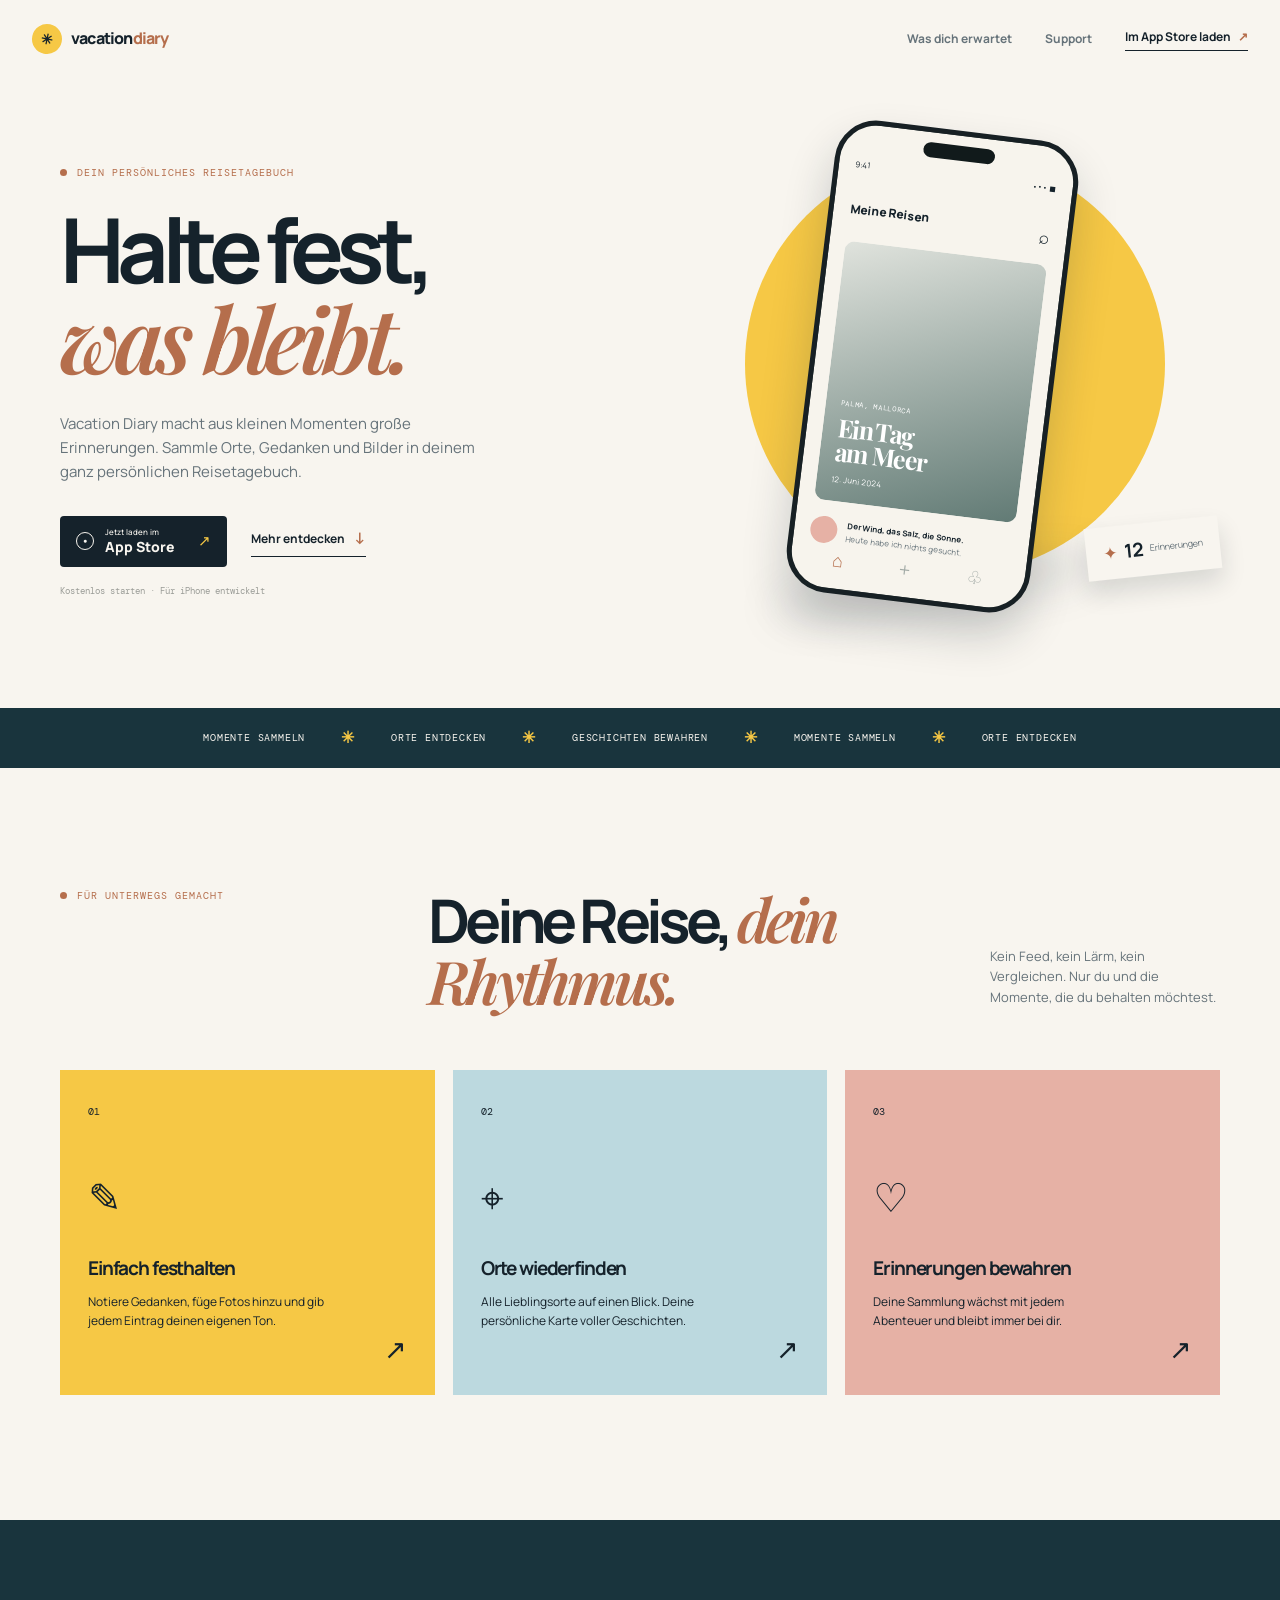
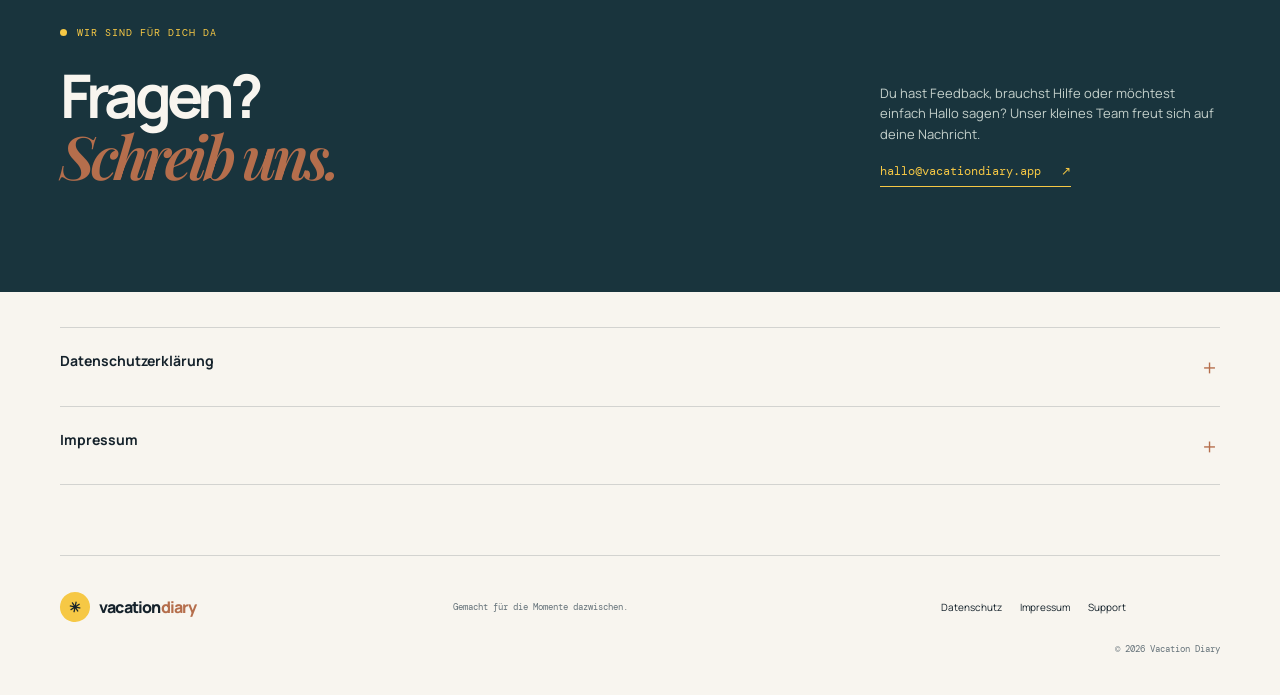
==== index.html @ f4b407f3 "add page" ====
<!doctype html>
<html lang="de">
<head>
  <meta charset="utf-8">
  <meta name="viewport" content="width=device-width, initial-scale=1">
  <meta name="description" content="Vacation Diary - deine Reisen, Erinnerungen und Lieblingsmomente an einem Ort.">
  <title>Vacation Diary | Deine Reise. Deine Geschichte.</title>
  <link rel="preconnect" href="https://fonts.googleapis.com">
  <link rel="preconnect" href="https://fonts.gstatic.com" crossorigin>
  <link href="https://fonts.googleapis.com/css2?family=DM+Mono:wght@400;500&family=Manrope:wght@400;500;600;700;800&family=Playfair+Display:wght@600;700&display=swap" rel="stylesheet">
  <link rel="stylesheet" href="styles.css">
</head>
<body>
  <header class="site-header">
    <a class="brand" href="#top" aria-label="Vacation Diary Startseite">
      <span class="brand-mark" aria-hidden="true">✳</span>
      <span>vacation<span>diary</span></span>
    </a>
    <nav class="nav-links" aria-label="Hauptnavigation">
      <a href="#features">Was dich erwartet</a>
      <a href="#support">Support</a>
      <a class="nav-download" href="https://apps.apple.com/de/" target="_blank" rel="noopener">Im App Store laden <span aria-hidden="true">↗</span></a>
    </nav>
    <button class="menu-toggle" type="button" aria-label="Menü öffnen" aria-expanded="false">☰</button>
  </header>

  <main id="top">
    <section class="hero page-width">
      <div class="hero-copy reveal">
        <p class="eyebrow"><span></span> Dein persönliches Reisetagebuch</p>
        <h1>Halte fest,<br><em>was bleibt.</em></h1>
        <p class="hero-text">Vacation Diary macht aus kleinen Momenten große Erinnerungen. Sammle Orte, Gedanken und Bilder in deinem ganz persönlichen Reisetagebuch.</p>
        <div class="hero-actions">
          <a class="app-store-button" href="https://apps.apple.com/de/" target="_blank" rel="noopener">
            <span class="apple-icon" aria-hidden="true">●</span>
            <span><small>Jetzt laden im</small>App Store</span>
            <span class="button-arrow" aria-hidden="true">↗</span>
          </a>
          <a class="text-link" href="#features">Mehr entdecken <span aria-hidden="true">↓</span></a>
        </div>
        <p class="micro-copy">Kostenlos starten · Für iPhone entwickelt</p>
      </div>
      <div class="hero-visual reveal reveal-delay" aria-label="Vorschau eines Reiseeintrags">
        <div class="sun-shape"></div>
        <div class="phone-shadow"></div>
        <div class="phone">
          <div class="phone-speaker"></div>
          <div class="phone-screen">
            <div class="status-bar"><span>9:41</span><span>••• ◼</span></div>
            <div class="screen-top"><span>Meine Reisen</span><span class="screen-icon">⌕</span></div>
            <div class="travel-photo"><span>PALMA, MALLORCA</span><strong>Ein Tag<br>am Meer</strong><small>12. Juni 2024</small></div>
            <div class="memory-row"><span class="memory-dot"></span><div><strong>Der Wind, das Salz, die Sonne.</strong><small>Heute habe ich nichts gesucht.</small></div></div>
            <div class="phone-tabs"><span class="active">⌂</span><span>＋</span><span>♧</span></div>
          </div>
        </div>
        <div class="floating-note"><span>✦</span><strong>12</strong><small>Erinnerungen</small></div>
      </div>
    </section>

    <section class="ticker" aria-label="App-Vorteile">
      <div class="ticker-track"><span>Momente sammeln</span><b>✳</b><span>Orte entdecken</span><b>✳</b><span>Geschichten bewahren</span><b>✳</b><span>Momente sammeln</span><b>✳</b><span>Orte entdecken</span></div>
    </section>

    <section class="features page-width" id="features">
      <div class="section-intro reveal"><p class="eyebrow"><span></span> Für unterwegs gemacht</p><h2>Deine Reise, <em>dein Rhythmus.</em></h2><p>Kein Feed, kein Lärm, kein Vergleichen. Nur du und die Momente, die du behalten möchtest.</p></div>
      <div class="feature-grid">
        <article class="feature-card feature-card-yellow reveal"><span class="feature-number">01</span><div class="feature-icon">✎</div><h3>Einfach festhalten</h3><p>Notiere Gedanken, füge Fotos hinzu und gib jedem Eintrag deinen eigenen Ton.</p><a href="#support" aria-label="Mehr über Einträge erfahren">↗</a></article>
        <article class="feature-card feature-card-blue reveal reveal-delay"><span class="feature-number">02</span><div class="feature-icon">⌖</div><h3>Orte wiederfinden</h3><p>Alle Lieblingsorte auf einen Blick. Deine persönliche Karte voller Geschichten.</p><a href="#support" aria-label="Mehr über Orte erfahren">↗</a></article>
        <article class="feature-card feature-card-rose reveal reveal-delay-2"><span class="feature-number">03</span><div class="feature-icon">♡</div><h3>Erinnerungen bewahren</h3><p>Deine Sammlung wächst mit jedem Abenteuer und bleibt immer bei dir.</p><a href="#support" aria-label="Mehr über Erinnerungen erfahren">↗</a></article>
      </div>
    </section>

    <section class="support-section" id="support">
      <div class="support-inner page-width reveal"><div><p class="eyebrow light"><span></span> Wir sind für dich da</p><h2>Fragen?<br><em>Schreib uns.</em></h2></div><div class="support-copy"><p>Du hast Feedback, brauchst Hilfe oder möchtest einfach Hallo sagen? Unser kleines Team freut sich auf deine Nachricht.</p><a class="support-button" href="mailto:hallo@vacationdiary.app">hallo@vacationdiary.app <span>↗</span></a></div></div>
    </section>

    <section class="legal page-width">
      <details id="datenschutz"><summary>Datenschutzerklärung <span>＋</span></summary><div class="legal-content"><p><strong>Hinweis:</strong> Bitte ersetze diesen Text vor dem Livegang durch deine vollständige, rechtlich geprüfte Datenschutzerklärung.</p><p>Wir verarbeiten personenbezogene Daten nur, soweit dies für den Betrieb dieser Website und die Bearbeitung deiner Supportanfrage erforderlich ist. Bei einer Kontaktaufnahme per E-Mail verarbeiten wir die von dir übermittelten Angaben zur Bearbeitung deines Anliegens. Es erfolgt keine Weitergabe an Dritte, sofern keine gesetzliche Verpflichtung besteht.</p><p>Verantwortlich: [Name / Unternehmen], [Adresse], [E-Mail-Adresse].</p></div></details>
      <details id="impressum"><summary>Impressum <span>＋</span></summary><div class="legal-content"><p><strong>Angaben gemäß § 5 TMG</strong></p><p>[Name / Unternehmen]<br>[Straße und Hausnummer]<br>[PLZ und Ort]<br>Deutschland</p><p>E-Mail: <a href="mailto:support@vacationdiary.app">support@vacationdiary.app</a></p><p>Bitte ergänze vor der Veröffentlichung die vollständigen Anbieterangaben und gegebenenfalls weitere Pflichtangaben.</p></div></details>
    </section>
  </main>

  <footer class="site-footer page-width"><a class="brand" href="#top"><span class="brand-mark" aria-hidden="true">✳</span><span>vacation<span>diary</span></span></a><p>Gemacht für die Momente dazwischen.</p><div class="footer-links"><a href="#datenschutz">Datenschutz</a><a href="#impressum">Impressum</a><a href="#support">Support</a></div><small>© 2026 Vacation Diary</small></footer>
  <script src="script.js"></script>
</body>
</html>
---- styles.css ----
:root {
  --ink: #15222b;
  --muted: #66737a;
  --paper: #f8f5ef;
  --cream: #eee9df;
  --yellow: #f6c845;
  --blue: #bcd9df;
  --rose: #e6b1a5;
  --navy: #19343d;
  --line: rgba(21, 34, 43, .16);
  --serif: 'Playfair Display', Georgia, serif;
  --sans: 'Manrope', sans-serif;
  --mono: 'DM Mono', monospace;
}

* { box-sizing: border-box; }
html { scroll-behavior: smooth; }
body { margin: 0; background: var(--paper); color: var(--ink); font-family: var(--sans); font-size: 15px; line-height: 1.6; }
a { color: inherit; text-decoration: none; }
.page-width { width: min(1160px, calc(100% - 64px)); margin-inline: auto; }
.site-header { align-items: center; display: flex; justify-content: space-between; margin: auto; padding: 24px 32px; width: 100%; }
.brand { align-items: center; display: inline-flex; font-size: 16px; font-weight: 800; letter-spacing: -.05em; }
.brand > span:last-child > span { color: #b56e4c; }
.brand-mark { align-items: center; background: var(--yellow); border-radius: 50%; display: inline-flex; font-size: 14px; height: 30px; justify-content: center; margin-right: 9px; transform: rotate(12deg); width: 30px; }
.nav-links { align-items: center; display: flex; gap: 33px; font-size: 12px; font-weight: 700; }
.nav-links a:not(.nav-download) { color: var(--muted); }
.nav-links a:hover, .footer-links a:hover { color: #b56e4c; }
.nav-download { border-bottom: 1px solid var(--ink); padding-bottom: 3px; }
.nav-download span { color: #b56e4c; margin-left: 5px; }
.menu-toggle { background: none; border: 0; color: var(--ink); display: none; font-size: 23px; }
.hero { align-items: center; display: grid; gap: 7%; grid-template-columns: 1fr 1fr; min-height: 630px; padding-bottom: 70px; padding-top: 47px; }
.eyebrow { align-items: center; color: #b56e4c; display: flex; font-family: var(--mono); font-size: 10px; letter-spacing: .1em; margin: 0 0 24px; text-transform: uppercase; }
.eyebrow span { background: currentColor; border-radius: 50%; height: 7px; margin-right: 10px; width: 7px; }
h1, h2, h3, p { margin-top: 0; }
h1 { font-size: clamp(56px, 7vw, 92px); letter-spacing: -.085em; line-height: .98; margin-bottom: 28px; }
h1 em, h2 em { color: #b56e4c; font-family: var(--serif); font-weight: 600; letter-spacing: -.07em; }
.hero-text { color: var(--muted); max-width: 430px; }
.hero-actions { align-items: center; display: flex; gap: 24px; margin-top: 32px; }
.app-store-button { align-items: center; background: var(--ink); border-radius: 4px; color: var(--paper); display: flex; gap: 11px; padding: 12px 16px; transition: transform .2s, background .2s; }
.app-store-button:hover { background: #b56e4c; transform: translateY(-3px); }
.apple-icon { border: 1px solid var(--paper); border-radius: 50%; font-size: 7px; height: 18px; line-height: 15px; text-align: center; width: 18px; }
.app-store-button span:nth-child(2) { display: flex; flex-direction: column; font-size: 14px; font-weight: 800; line-height: 1.1; }
.app-store-button small { font-size: 8px; font-weight: 500; margin-bottom: 3px; }
.button-arrow { color: var(--yellow); margin-left: 12px; }
.text-link { border-bottom: 1px solid var(--ink); font-size: 12px; font-weight: 700; padding-bottom: 5px; }
.text-link span { color: #b56e4c; font-size: 16px; margin-left: 7px; }
.micro-copy { color: #9a9c97; font-family: var(--mono); font-size: 9px; margin: 17px 0 0; }
.hero-visual { height: 505px; position: relative; }
.sun-shape { background: var(--yellow); border-radius: 50%; height: 420px; left: 12%; position: absolute; top: 25px; width: 420px; }
.phone-shadow { background: rgba(21, 34, 43, .14); border-radius: 50%; bottom: 28px; filter: blur(20px); height: 40px; left: 17%; position: absolute; transform: rotate(-8deg); width: 330px; }
.phone { background: #242e30; border: 5px solid #172024; border-radius: 42px; box-shadow: 0 24px 45px rgba(21,34,43,.2); height: 475px; left: 24%; overflow: hidden; position: absolute; top: 0; transform: rotate(7deg); width: 245px; }
.phone-speaker { background: #111a1b; border-radius: 20px; height: 15px; left: 50%; position: absolute; top: 10px; transform: translateX(-50%); width: 72px; z-index: 2; }
.phone-screen { background: #f7f4ed; height: 100%; padding: 35px 16px 13px; position: relative; }
.status-bar, .screen-top { display: flex; font-size: 8px; justify-content: space-between; }
.screen-top { font-size: 12px; font-weight: 800; margin: 28px 1px 13px; }
.screen-icon { font-size: 18px; font-weight: 400; }
.travel-photo { background: linear-gradient(160deg, rgba(20,77,79,.1), rgba(17,57,52,.65)), url('https://images.unsplash.com/photo-1507525428034-b723cf961d3e?auto=format&fit=crop&w=500&q=80') center/cover; border-radius: 10px; color: white; display: flex; flex-direction: column; height: 260px; justify-content: flex-end; overflow: hidden; padding: 15px; }
.travel-photo span { font-family: var(--mono); font-size: 7px; letter-spacing: .1em; margin-bottom: 7px; }
.travel-photo strong { font-family: var(--serif); font-size: 25px; letter-spacing: -.06em; line-height: .95; }
.travel-photo small { font-size: 8px; margin-top: 10px; }
.memory-row { align-items: center; display: flex; gap: 9px; margin-top: 16px; }
.memory-dot { background: var(--rose); border-radius: 50%; height: 27px; width: 27px; }
.memory-row strong, .memory-row small { display: block; font-size: 8px; line-height: 1.2; }
.memory-row small { color: var(--muted); margin-top: 3px; }
.phone-tabs { bottom: 14px; display: flex; justify-content: space-around; left: 15px; position: absolute; right: 15px; }
.phone-tabs span { color: #a2aaa6; font-size: 18px; }
.phone-tabs .active { color: #b56e4c; }
.floating-note { align-items: center; background: var(--paper); bottom: 59px; box-shadow: 0 13px 25px rgba(21,34,43,.14); display: flex; gap: 7px; padding: 13px 17px; position: absolute; right: 0; transform: rotate(-6deg); }
.floating-note span { color: #b56e4c; font-size: 17px; }
.floating-note strong { font-size: 19px; line-height: 1; }
.floating-note small { color: var(--muted); font-size: 9px; }
.ticker { background: var(--navy); color: var(--paper); overflow: hidden; padding: 17px 0; }
.ticker-track { align-items: center; display: flex; font-family: var(--mono); font-size: 10px; gap: 36px; justify-content: center; letter-spacing: .08em; text-transform: uppercase; white-space: nowrap; }
.ticker b { color: var(--yellow); font-size: 16px; }
.features { padding-bottom: 125px; padding-top: 120px; }
.section-intro { display: grid; grid-template-columns: 1fr 1.15fr 1fr; margin-bottom: 58px; }
.section-intro .eyebrow { align-self: start; }
h2 { font-size: clamp(37px, 4.7vw, 64px); letter-spacing: -.08em; line-height: 1; margin: 0; }
.section-intro > p:last-child { align-self: end; color: var(--muted); font-size: 13px; margin: 0 0 4px auto; max-width: 230px; }
.feature-grid { display: grid; gap: 18px; grid-template-columns: repeat(3, 1fr); }
.feature-card { min-height: 325px; padding: 28px; position: relative; }
.feature-card-yellow { background: var(--yellow); }
.feature-card-blue { background: var(--blue); }
.feature-card-rose { background: var(--rose); }
.feature-number { font-family: var(--mono); font-size: 10px; }
.feature-icon { font-size: 40px; font-weight: 400; margin: 43px 0 24px; }
.feature-card h3 { font-size: 19px; letter-spacing: -.06em; margin-bottom: 9px; }
.feature-card p { font-size: 12px; max-width: 250px; }
.feature-card > a { bottom: 25px; font-size: 27px; position: absolute; right: 28px; }
.support-section { background: var(--navy); color: var(--paper); padding: 105px 0; }
.support-inner { align-items: end; display: grid; grid-template-columns: 1fr 1fr; }
.eyebrow.light { color: var(--yellow); }
.support-copy { justify-self: end; max-width: 340px; }
.support-copy p { color: #c4d0cb; font-size: 13px; }
.support-button { border-bottom: 1px solid var(--yellow); color: var(--yellow); display: inline-flex; font-family: var(--mono); font-size: 12px; padding-bottom: 5px; }
.support-button span { margin-left: 20px; }
.legal { border-bottom: 1px solid var(--line); padding-bottom: 70px; padding-top: 35px; }
details { border-top: 1px solid var(--line); }
details:last-child { border-bottom: 1px solid var(--line); }
summary { cursor: pointer; display: flex; font-size: 14px; font-weight: 700; justify-content: space-between; list-style: none; padding: 22px 0; }
summary::-webkit-details-marker { display: none; }
summary span { color: #b56e4c; font-size: 21px; font-weight: 400; transition: transform .2s; }
details[open] summary span { transform: rotate(45deg); }
.legal-content { color: var(--muted); font-size: 12px; max-width: 650px; padding-bottom: 24px; }
.legal-content a { color: #b56e4c; }
.site-footer { align-items: center; display: grid; gap: 20px; grid-template-columns: 1fr 1fr 1fr; padding-bottom: 38px; padding-top: 36px; }
.site-footer p, .site-footer small { color: var(--muted); font-family: var(--mono); font-size: 9px; margin: 0; }
.site-footer small { grid-column: 3; justify-self: end; }
.footer-links { display: flex; font-size: 10px; gap: 18px; justify-content: center; }
.reveal { opacity: 0; transform: translateY(18px); transition: opacity .7s ease, transform .7s ease; }
.reveal.is-visible { opacity: 1; transform: translateY(0); }
.reveal-delay { transition-delay: .12s; }
.reveal-delay-2 { transition-delay: .24s; }

@media (max-width: 760px) {
  .page-width { width: min(100% - 40px, 520px); }
  .site-header { padding: 19px 20px; }
  .menu-toggle { display: block; }
  .nav-links { background: var(--paper); box-shadow: 0 15px 22px rgba(21,34,43,.08); display: none; flex-direction: column; gap: 20px; left: 0; padding: 24px 20px 28px; position: absolute; right: 0; top: 67px; z-index: 5; }
  .nav-links.is-open { display: flex; }
  .hero { display: block; min-height: auto; padding-bottom: 35px; padding-top: 48px; }
  h1 { font-size: clamp(55px, 16vw, 78px); }
  .hero-visual { height: 490px; margin-top: 45px; }
  .sun-shape { height: 300px; left: 8%; top: 50px; width: 300px; }
  .phone { left: 21%; }
  .floating-note { right: 0; }
  .ticker-track { justify-content: flex-start; }
  .features { padding-bottom: 80px; padding-top: 80px; }
  .section-intro { display: block; margin-bottom: 35px; }
  .section-intro .eyebrow { margin-bottom: 20px; }
  .section-intro > p:last-child { margin: 22px 0 0; }
  .feature-grid { grid-template-columns: 1fr; }
  .feature-card { min-height: 280px; }
  .support-section { padding: 75px 0; }
  .support-inner { display: block; }
  .support-copy { margin-top: 36px; }
  .site-footer { display: flex; flex-wrap: wrap; justify-content: space-between; }
  .site-footer p { display: none; }
  .site-footer small { margin-left: auto; }
  .footer-links { order: 3; width: 100%; justify-content: flex-start; }
}
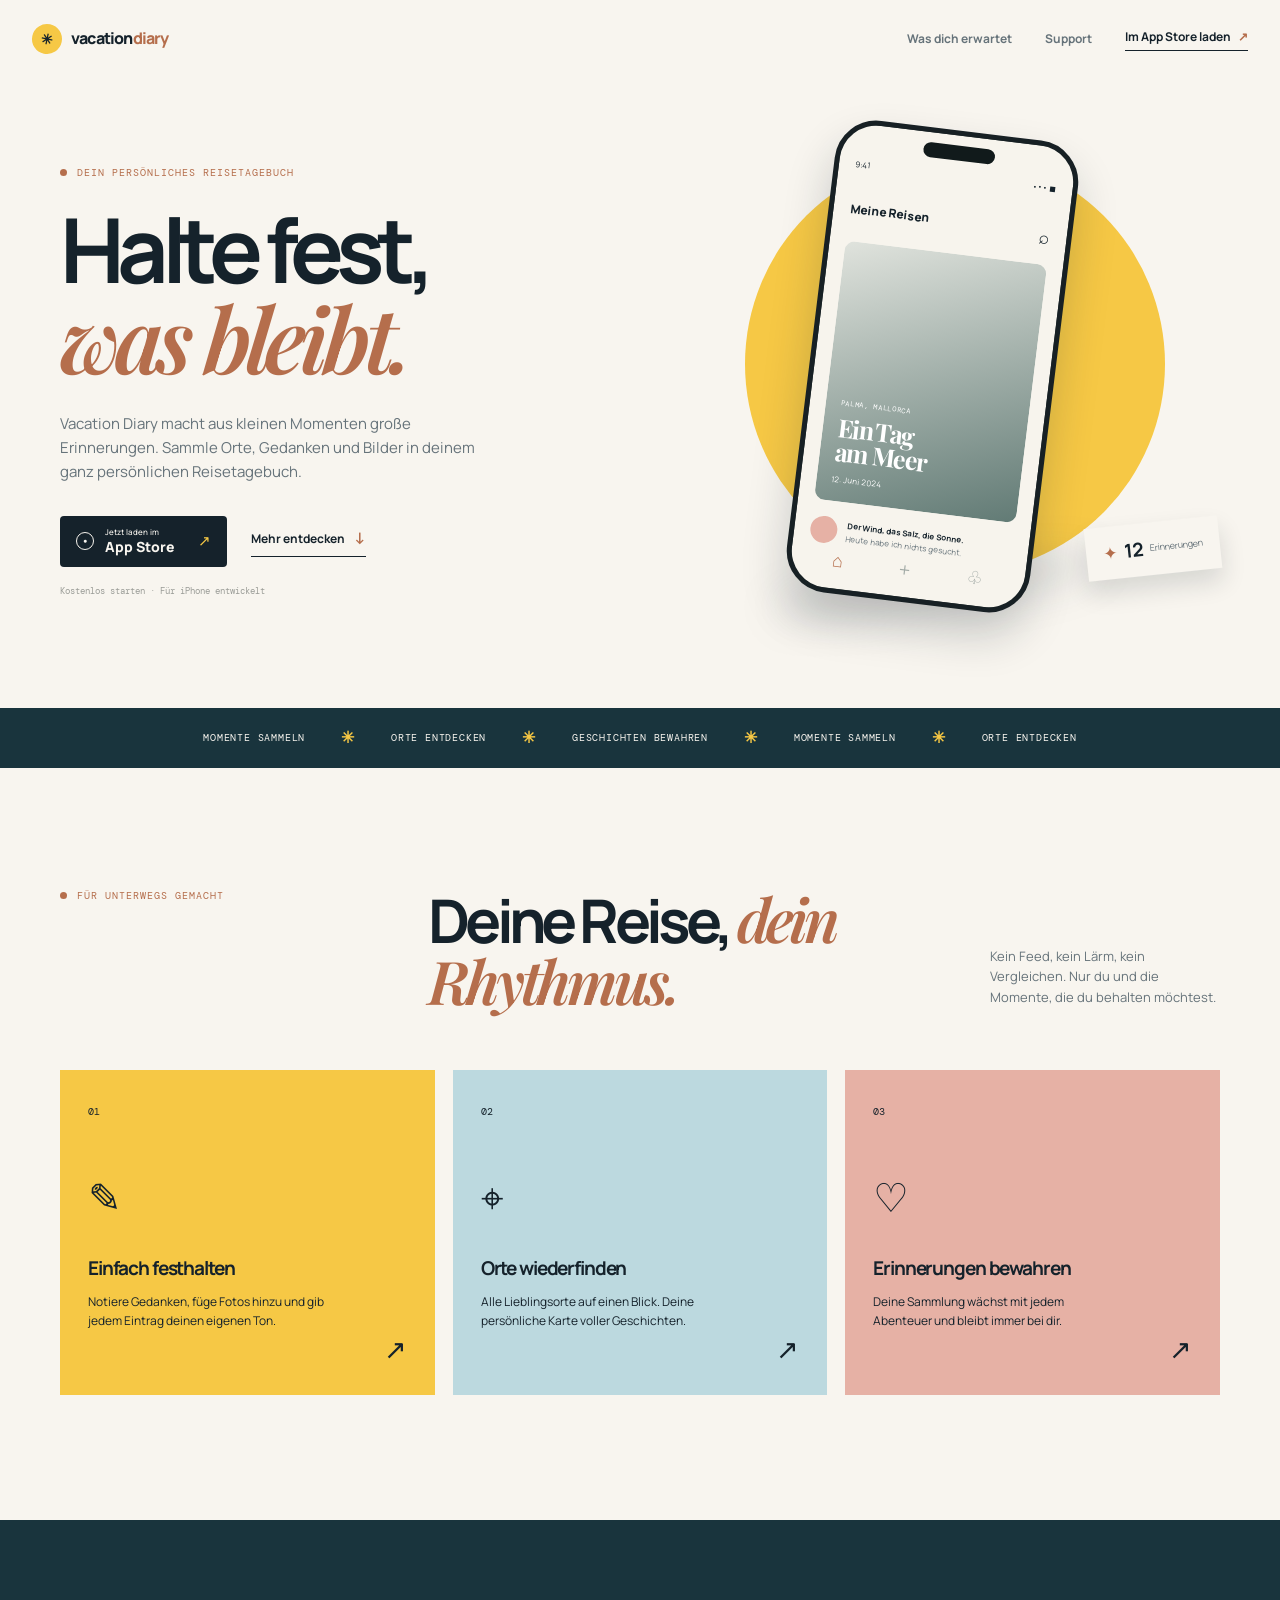
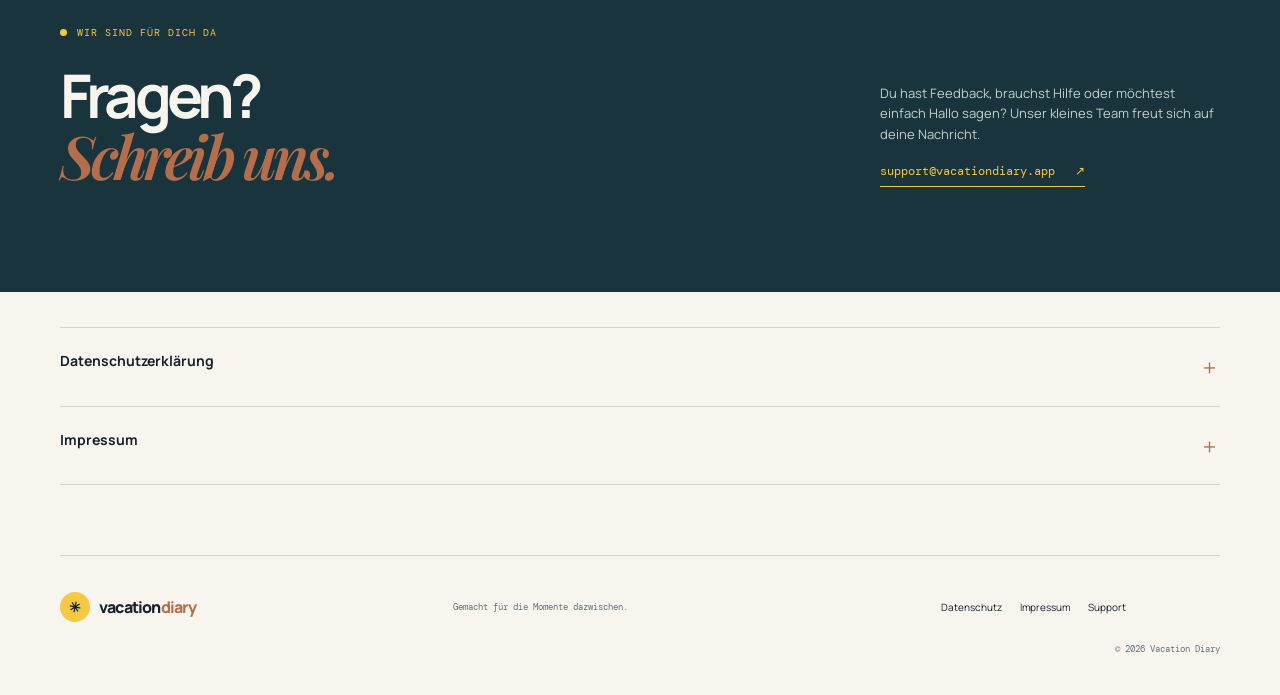
==== commit a29db055: "change email" ====
--- a/index.html
+++ b/index.html
@@ -71,7 +71,7 @@
     </section>
 
     <section class="support-section" id="support">
-      <div class="support-inner page-width reveal"><div><p class="eyebrow light"><span></span> Wir sind für dich da</p><h2>Fragen?<br><em>Schreib uns.</em></h2></div><div class="support-copy"><p>Du hast Feedback, brauchst Hilfe oder möchtest einfach Hallo sagen? Unser kleines Team freut sich auf deine Nachricht.</p><a class="support-button" href="mailto:hallo@vacationdiary.app">hallo@vacationdiary.app <span>↗</span></a></div></div>
+      <div class="support-inner page-width reveal"><div><p class="eyebrow light"><span></span> Wir sind für dich da</p><h2>Fragen?<br><em>Schreib uns.</em></h2></div><div class="support-copy"><p>Du hast Feedback, brauchst Hilfe oder möchtest einfach Hallo sagen? Unser kleines Team freut sich auf deine Nachricht.</p><a class="support-button" href="mailto:support@vacationdiary.app">support@vacationdiary.app <span>↗</span></a></div></div>
     </section>
 
     <section class="legal page-width">
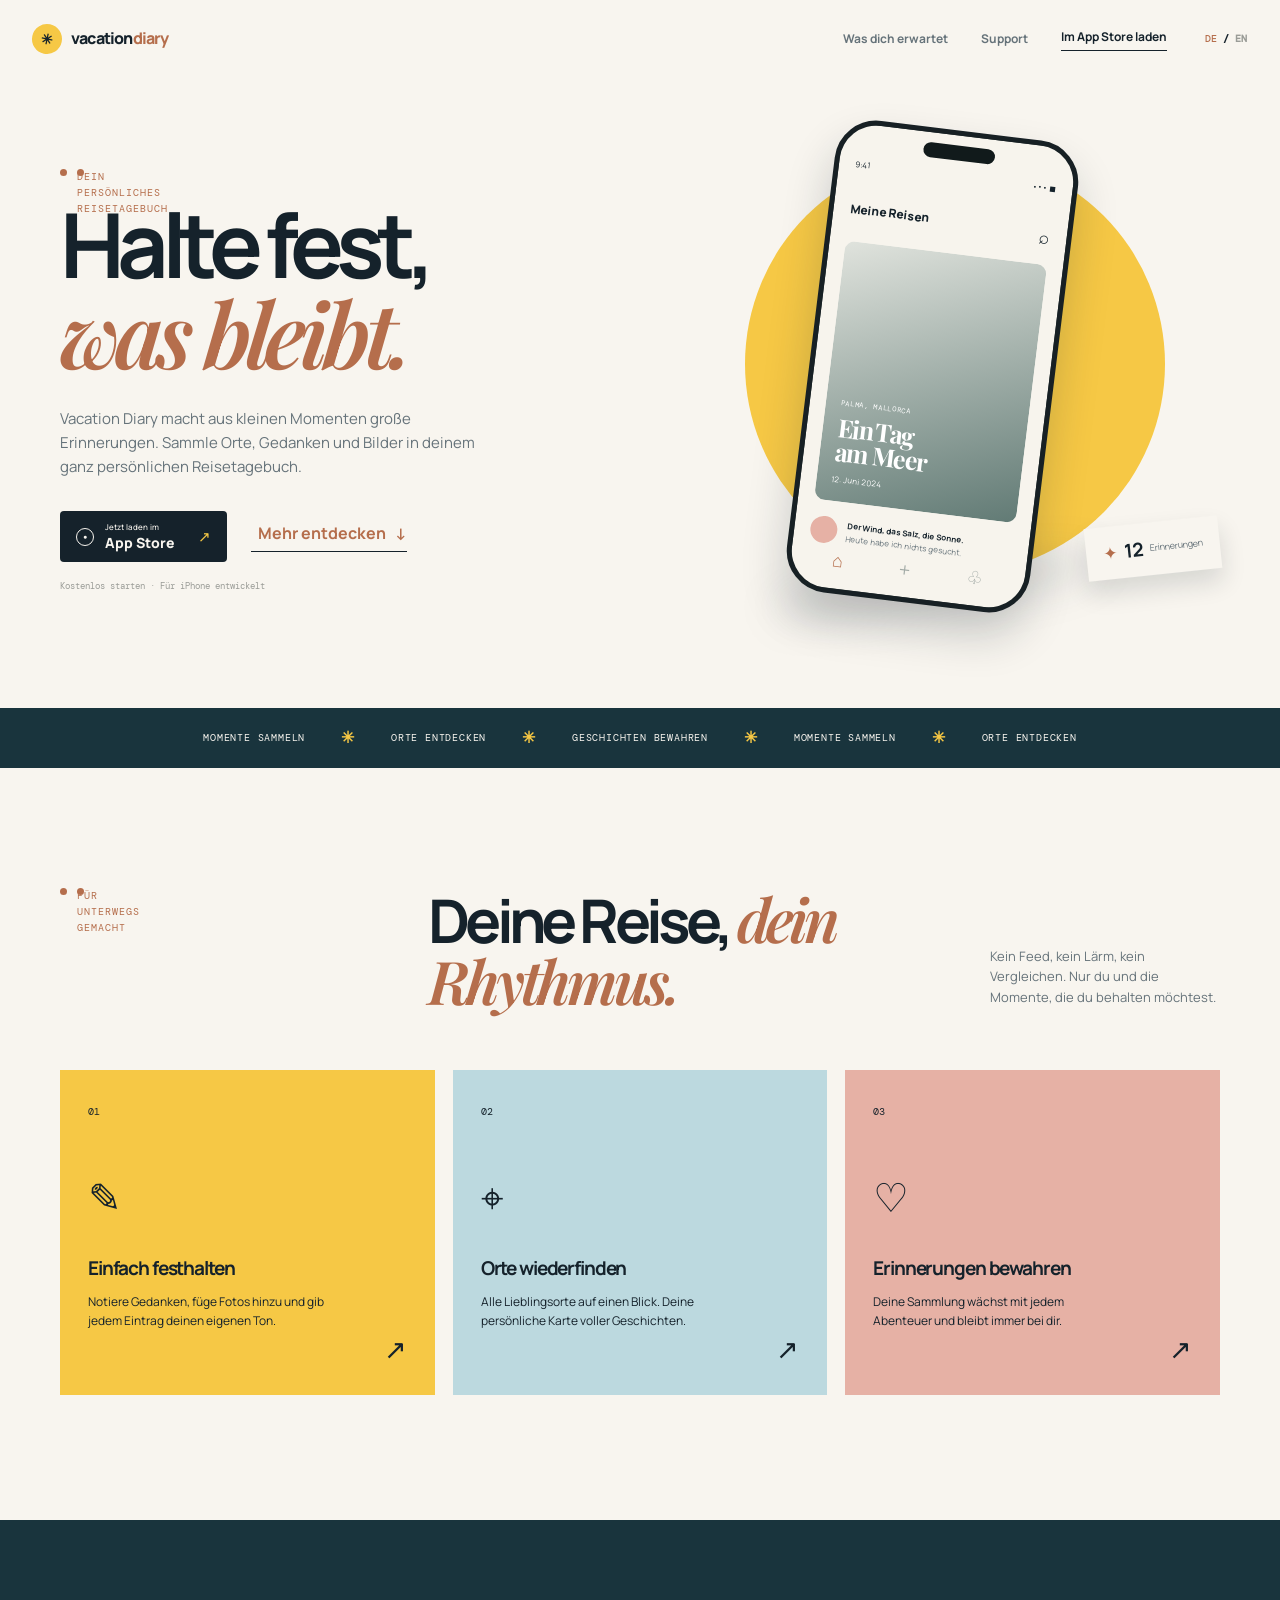
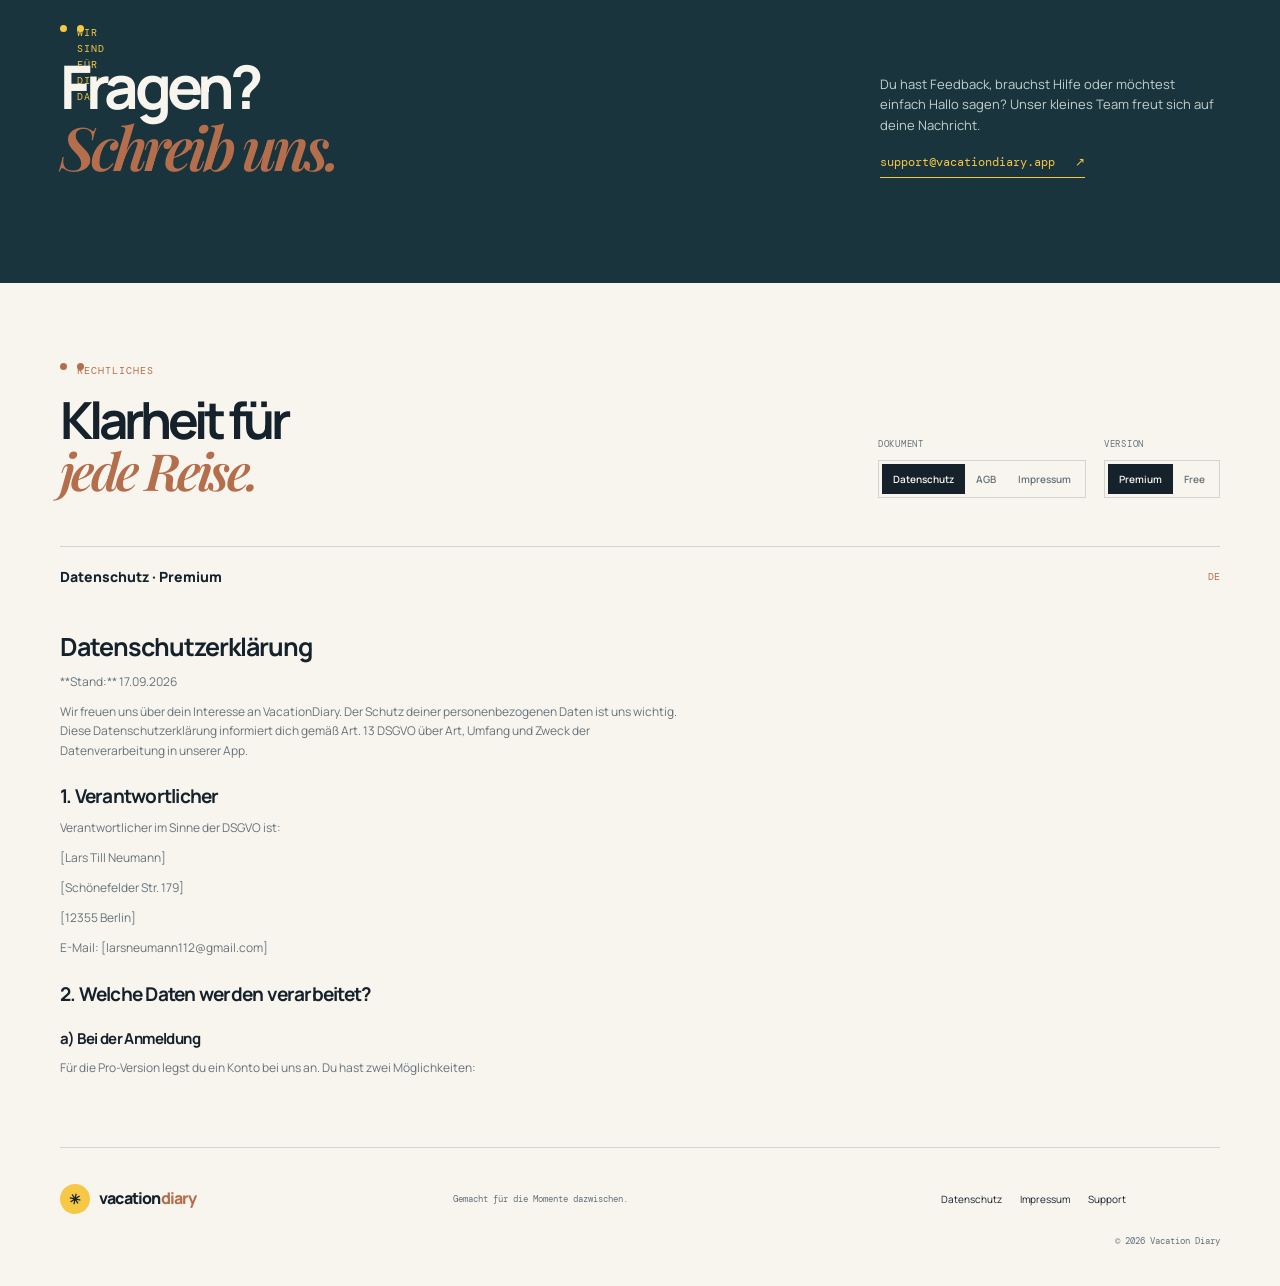
==== commit de6ddb00: "add bilingual legal documents" ====
--- a/index.html
+++ b/index.html
@@ -17,9 +17,10 @@
       <span>vacation<span>diary</span></span>
     </a>
     <nav class="nav-links" aria-label="Hauptnavigation">
-      <a href="#features">Was dich erwartet</a>
-      <a href="#support">Support</a>
-      <a class="nav-download" href="https://apps.apple.com/de/" target="_blank" rel="noopener">Im App Store laden <span aria-hidden="true">↗</span></a>
+      <a href="#features" data-i18n="navFeatures">Was dich erwartet</a>
+      <a href="#support" data-i18n="navSupport">Support</a>
+      <a class="nav-download" href="https://apps.apple.com/de/" target="_blank" rel="noopener" data-i18n="navDownload">Im App Store laden <span aria-hidden="true">↗</span></a>
+      <div class="language-switch" aria-label="Language / Sprache"><button class="language-button is-active" type="button" data-language="de">DE</button><span>/</span><button class="language-button" type="button" data-language="en">EN</button></div>
     </nav>
     <button class="menu-toggle" type="button" aria-label="Menü öffnen" aria-expanded="false">☰</button>
   </header>
@@ -27,18 +28,18 @@
   <main id="top">
     <section class="hero page-width">
       <div class="hero-copy reveal">
-        <p class="eyebrow"><span></span> Dein persönliches Reisetagebuch</p>
-        <h1>Halte fest,<br><em>was bleibt.</em></h1>
-        <p class="hero-text">Vacation Diary macht aus kleinen Momenten große Erinnerungen. Sammle Orte, Gedanken und Bilder in deinem ganz persönlichen Reisetagebuch.</p>
+        <p class="eyebrow"><span></span> <span data-i18n="heroEyebrow">Dein persönliches Reisetagebuch</span></p>
+        <h1 data-i18n="heroTitle">Halte fest,<br><em>was bleibt.</em></h1>
+        <p class="hero-text" data-i18n="heroText">Vacation Diary macht aus kleinen Momenten große Erinnerungen. Sammle Orte, Gedanken und Bilder in deinem ganz persönlichen Reisetagebuch.</p>
         <div class="hero-actions">
           <a class="app-store-button" href="https://apps.apple.com/de/" target="_blank" rel="noopener">
             <span class="apple-icon" aria-hidden="true">●</span>
-            <span><small>Jetzt laden im</small>App Store</span>
+            <span><small data-i18n="downloadSmall">Jetzt laden im</small><span data-i18n="appStore">App Store</span></span>
             <span class="button-arrow" aria-hidden="true">↗</span>
           </a>
-          <a class="text-link" href="#features">Mehr entdecken <span aria-hidden="true">↓</span></a>
+          <a class="text-link" href="#features"><span data-i18n="discover">Mehr entdecken</span> <span aria-hidden="true">↓</span></a>
         </div>
-        <p class="micro-copy">Kostenlos starten · Für iPhone entwickelt</p>
+        <p class="micro-copy" data-i18n="microCopy">Kostenlos starten · Für iPhone entwickelt</p>
       </div>
       <div class="hero-visual reveal reveal-delay" aria-label="Vorschau eines Reiseeintrags">
         <div class="sun-shape"></div>
@@ -62,25 +63,26 @@
     </section>
 
     <section class="features page-width" id="features">
-      <div class="section-intro reveal"><p class="eyebrow"><span></span> Für unterwegs gemacht</p><h2>Deine Reise, <em>dein Rhythmus.</em></h2><p>Kein Feed, kein Lärm, kein Vergleichen. Nur du und die Momente, die du behalten möchtest.</p></div>
+      <div class="section-intro reveal"><p class="eyebrow"><span></span> <span data-i18n="featuresEyebrow">Für unterwegs gemacht</span></p><h2 data-i18n="featuresTitle">Deine Reise, <em>dein Rhythmus.</em></h2><p data-i18n="featuresText">Kein Feed, kein Lärm, kein Vergleichen. Nur du und die Momente, die du behalten möchtest.</p></div>
       <div class="feature-grid">
-        <article class="feature-card feature-card-yellow reveal"><span class="feature-number">01</span><div class="feature-icon">✎</div><h3>Einfach festhalten</h3><p>Notiere Gedanken, füge Fotos hinzu und gib jedem Eintrag deinen eigenen Ton.</p><a href="#support" aria-label="Mehr über Einträge erfahren">↗</a></article>
-        <article class="feature-card feature-card-blue reveal reveal-delay"><span class="feature-number">02</span><div class="feature-icon">⌖</div><h3>Orte wiederfinden</h3><p>Alle Lieblingsorte auf einen Blick. Deine persönliche Karte voller Geschichten.</p><a href="#support" aria-label="Mehr über Orte erfahren">↗</a></article>
-        <article class="feature-card feature-card-rose reveal reveal-delay-2"><span class="feature-number">03</span><div class="feature-icon">♡</div><h3>Erinnerungen bewahren</h3><p>Deine Sammlung wächst mit jedem Abenteuer und bleibt immer bei dir.</p><a href="#support" aria-label="Mehr über Erinnerungen erfahren">↗</a></article>
+        <article class="feature-card feature-card-yellow reveal"><span class="feature-number">01</span><div class="feature-icon">✎</div><h3 data-i18n="featureOneTitle">Einfach festhalten</h3><p data-i18n="featureOneText">Notiere Gedanken, füge Fotos hinzu und gib jedem Eintrag deinen eigenen Ton.</p><a href="#support" aria-label="Mehr über Einträge erfahren">↗</a></article>
+        <article class="feature-card feature-card-blue reveal reveal-delay"><span class="feature-number">02</span><div class="feature-icon">⌖</div><h3 data-i18n="featureTwoTitle">Orte wiederfinden</h3><p data-i18n="featureTwoText">Alle Lieblingsorte auf einen Blick. Deine persönliche Karte voller Geschichten.</p><a href="#support" aria-label="Mehr über Orte erfahren">↗</a></article>
+        <article class="feature-card feature-card-rose reveal reveal-delay-2"><span class="feature-number">03</span><div class="feature-icon">♡</div><h3 data-i18n="featureThreeTitle">Erinnerungen bewahren</h3><p data-i18n="featureThreeText">Deine Sammlung wächst mit jedem Abenteuer und bleibt immer bei dir.</p><a href="#support" aria-label="Mehr über Erinnerungen erfahren">↗</a></article>
       </div>
     </section>
 
     <section class="support-section" id="support">
-      <div class="support-inner page-width reveal"><div><p class="eyebrow light"><span></span> Wir sind für dich da</p><h2>Fragen?<br><em>Schreib uns.</em></h2></div><div class="support-copy"><p>Du hast Feedback, brauchst Hilfe oder möchtest einfach Hallo sagen? Unser kleines Team freut sich auf deine Nachricht.</p><a class="support-button" href="mailto:support@vacationdiary.app">support@vacationdiary.app <span>↗</span></a></div></div>
+      <div class="support-inner page-width reveal"><div><p class="eyebrow light"><span></span> <span data-i18n="supportEyebrow">Wir sind für dich da</span></p><h2 data-i18n="supportTitle">Fragen?<br><em>Schreib uns.</em></h2></div><div class="support-copy"><p data-i18n="supportText">Du hast Feedback, brauchst Hilfe oder möchtest einfach Hallo sagen? Unser kleines Team freut sich auf deine Nachricht.</p><a class="support-button" href="mailto:support@vacationdiary.app">support@vacationdiary.app <span>↗</span></a></div></div>
     </section>
 
-    <section class="legal page-width">
-      <details id="datenschutz"><summary>Datenschutzerklärung <span>＋</span></summary><div class="legal-content"><p><strong>Hinweis:</strong> Bitte ersetze diesen Text vor dem Livegang durch deine vollständige, rechtlich geprüfte Datenschutzerklärung.</p><p>Wir verarbeiten personenbezogene Daten nur, soweit dies für den Betrieb dieser Website und die Bearbeitung deiner Supportanfrage erforderlich ist. Bei einer Kontaktaufnahme per E-Mail verarbeiten wir die von dir übermittelten Angaben zur Bearbeitung deines Anliegens. Es erfolgt keine Weitergabe an Dritte, sofern keine gesetzliche Verpflichtung besteht.</p><p>Verantwortlich: [Name / Unternehmen], [Adresse], [E-Mail-Adresse].</p></div></details>
-      <details id="impressum"><summary>Impressum <span>＋</span></summary><div class="legal-content"><p><strong>Angaben gemäß § 5 TMG</strong></p><p>[Name / Unternehmen]<br>[Straße und Hausnummer]<br>[PLZ und Ort]<br>Deutschland</p><p>E-Mail: <a href="mailto:support@vacationdiary.app">support@vacationdiary.app</a></p><p>Bitte ergänze vor der Veröffentlichung die vollständigen Anbieterangaben und gegebenenfalls weitere Pflichtangaben.</p></div></details>
+    <section class="legal page-width" id="legal">
+      <div class="legal-heading"><p class="eyebrow"><span></span> <span data-i18n="legalEyebrow">Rechtliches</span></p><h2 data-i18n="legalTitle">Klarheit für<br><em>jede Reise.</em></h2></div>
+      <div class="legal-controls"><div class="legal-control-group"><span data-i18n="documentLabel">Dokument</span><div class="segmented-control"><button class="legal-type is-active" type="button" data-legal-type="privacy" data-i18n="privacyLabel">Datenschutz</button><button class="legal-type" type="button" data-legal-type="terms" data-i18n="termsLabel">AGB</button><button class="legal-type" type="button" data-legal-type="imprint" data-i18n="imprintLabel">Impressum</button></div></div><div class="legal-control-group plan-control"><span data-i18n="versionLabel">Version</span><div class="segmented-control"><button class="legal-plan is-active" type="button" data-plan="premium" data-i18n="premiumLabel">Premium</button><button class="legal-plan" type="button" data-plan="free" data-i18n="freeLabel">Free</button></div></div></div>
+      <article class="legal-document" aria-live="polite"><div class="legal-document-top"><span class="document-status" data-i18n="documentStatus">Datenschutzerklärung · Premium</span><span class="document-language">DE</span></div><div class="legal-content" id="legal-content"><p>Lade Dokument …</p></div></article>
     </section>
   </main>
 
-  <footer class="site-footer page-width"><a class="brand" href="#top"><span class="brand-mark" aria-hidden="true">✳</span><span>vacation<span>diary</span></span></a><p>Gemacht für die Momente dazwischen.</p><div class="footer-links"><a href="#datenschutz">Datenschutz</a><a href="#impressum">Impressum</a><a href="#support">Support</a></div><small>© 2026 Vacation Diary</small></footer>
+  <footer class="site-footer page-width"><a class="brand" href="#top"><span class="brand-mark" aria-hidden="true">✳</span><span>vacation<span>diary</span></span></a><p data-i18n="footerTagline">Gemacht für die Momente dazwischen.</p><div class="footer-links"><a href="#legal" data-i18n="privacyLabel">Datenschutz</a><a href="#legal" data-i18n="imprintLabel">Impressum</a><a href="#support" data-i18n="navSupport">Support</a></div><small>© 2026 Vacation Diary</small></footer>
   <script src="script.js"></script>
 </body>
 </html>
--- a/styles.css
+++ b/styles.css
@@ -27,6 +27,9 @@
 .nav-links a:hover, .footer-links a:hover { color: #b56e4c; }
 .nav-download { border-bottom: 1px solid var(--ink); padding-bottom: 3px; }
 .nav-download span { color: #b56e4c; margin-left: 5px; }
+.language-switch { align-items: center; display: flex; font-family: var(--mono); font-size: 10px; gap: 5px; margin-left: 4px; }
+.language-button { background: none; border: 0; color: #9a9c97; cursor: pointer; font: inherit; padding: 3px 1px; }
+.language-button.is-active { color: #b56e4c; font-weight: 500; }
 .menu-toggle { background: none; border: 0; color: var(--ink); display: none; font-size: 23px; }
 .hero { align-items: center; display: grid; gap: 7%; grid-template-columns: 1fr 1fr; min-height: 630px; padding-bottom: 70px; padding-top: 47px; }
 .eyebrow { align-items: center; color: #b56e4c; display: flex; font-family: var(--mono); font-size: 10px; letter-spacing: .1em; margin: 0 0 24px; text-transform: uppercase; }
@@ -94,7 +97,26 @@
 .support-copy p { color: #c4d0cb; font-size: 13px; }
 .support-button { border-bottom: 1px solid var(--yellow); color: var(--yellow); display: inline-flex; font-family: var(--mono); font-size: 12px; padding-bottom: 5px; }
 .support-button span { margin-left: 20px; }
-.legal { border-bottom: 1px solid var(--line); padding-bottom: 70px; padding-top: 35px; }
+.legal { border-bottom: 1px solid var(--line); display: grid; gap: 48px; grid-template-columns: .7fr 1.3fr; padding-bottom: 70px; padding-top: 80px; }
+.legal-heading h2 { font-size: clamp(34px, 4vw, 53px); }
+.legal-controls { align-items: end; display: flex; gap: 18px; justify-content: end; }
+.legal-control-group > span { color: var(--muted); display: block; font-family: var(--mono); font-size: 9px; letter-spacing: .08em; margin-bottom: 8px; text-transform: uppercase; }
+.segmented-control { border: 1px solid var(--line); display: flex; padding: 3px; }
+.segmented-control button { background: transparent; border: 0; color: var(--muted); cursor: pointer; font: 600 10px var(--sans); padding: 8px 11px; }
+.segmented-control button.is-active { background: var(--ink); color: var(--paper); }
+.legal-document { border-top: 1px solid var(--line); grid-column: 1 / -1; }
+.legal-document-top { align-items: center; display: flex; justify-content: space-between; padding: 19px 0; }
+.document-status { font-size: 14px; font-weight: 800; }
+.document-language { color: #b56e4c; font-family: var(--mono); font-size: 10px; }
+.legal-content { color: var(--muted); font-size: 12px; max-height: 470px; overflow: auto; padding: 0 20px 24px 0; }
+.legal-content h1, .legal-content h2, .legal-content h3 { color: var(--ink); letter-spacing: -.04em; line-height: 1.2; margin: 25px 0 10px; }
+.legal-content h1 { font-size: 25px; }
+.legal-content h2 { font-size: 19px; }
+.legal-content h3 { font-size: 15px; }
+.legal-content p { margin-bottom: 11px; }
+.legal-content ul { padding-left: 18px; }
+.legal-content li { margin-bottom: 5px; }
+.legal-content a { color: #b56e4c; }
 details { border-top: 1px solid var(--line); }
 details:last-child { border-bottom: 1px solid var(--line); }
 summary { cursor: pointer; display: flex; font-size: 14px; font-weight: 700; justify-content: space-between; list-style: none; padding: 22px 0; }
@@ -118,6 +140,7 @@
   .menu-toggle { display: block; }
   .nav-links { background: var(--paper); box-shadow: 0 15px 22px rgba(21,34,43,.08); display: none; flex-direction: column; gap: 20px; left: 0; padding: 24px 20px 28px; position: absolute; right: 0; top: 67px; z-index: 5; }
   .nav-links.is-open { display: flex; }
+  .language-switch { margin-left: 0; }
   .hero { display: block; min-height: auto; padding-bottom: 35px; padding-top: 48px; }
   h1 { font-size: clamp(55px, 16vw, 78px); }
   .hero-visual { height: 490px; margin-top: 45px; }
@@ -134,6 +157,11 @@
   .support-section { padding: 75px 0; }
   .support-inner { display: block; }
   .support-copy { margin-top: 36px; }
+  .legal { display: block; padding-bottom: 55px; padding-top: 65px; }
+  .legal-controls { align-items: stretch; flex-direction: column; gap: 17px; margin-top: 30px; }
+  .segmented-control { width: 100%; }
+  .segmented-control button { flex: 1; }
+  .legal-document { margin-top: 38px; }
   .site-footer { display: flex; flex-wrap: wrap; justify-content: space-between; }
   .site-footer p { display: none; }
   .site-footer small { margin-left: auto; }
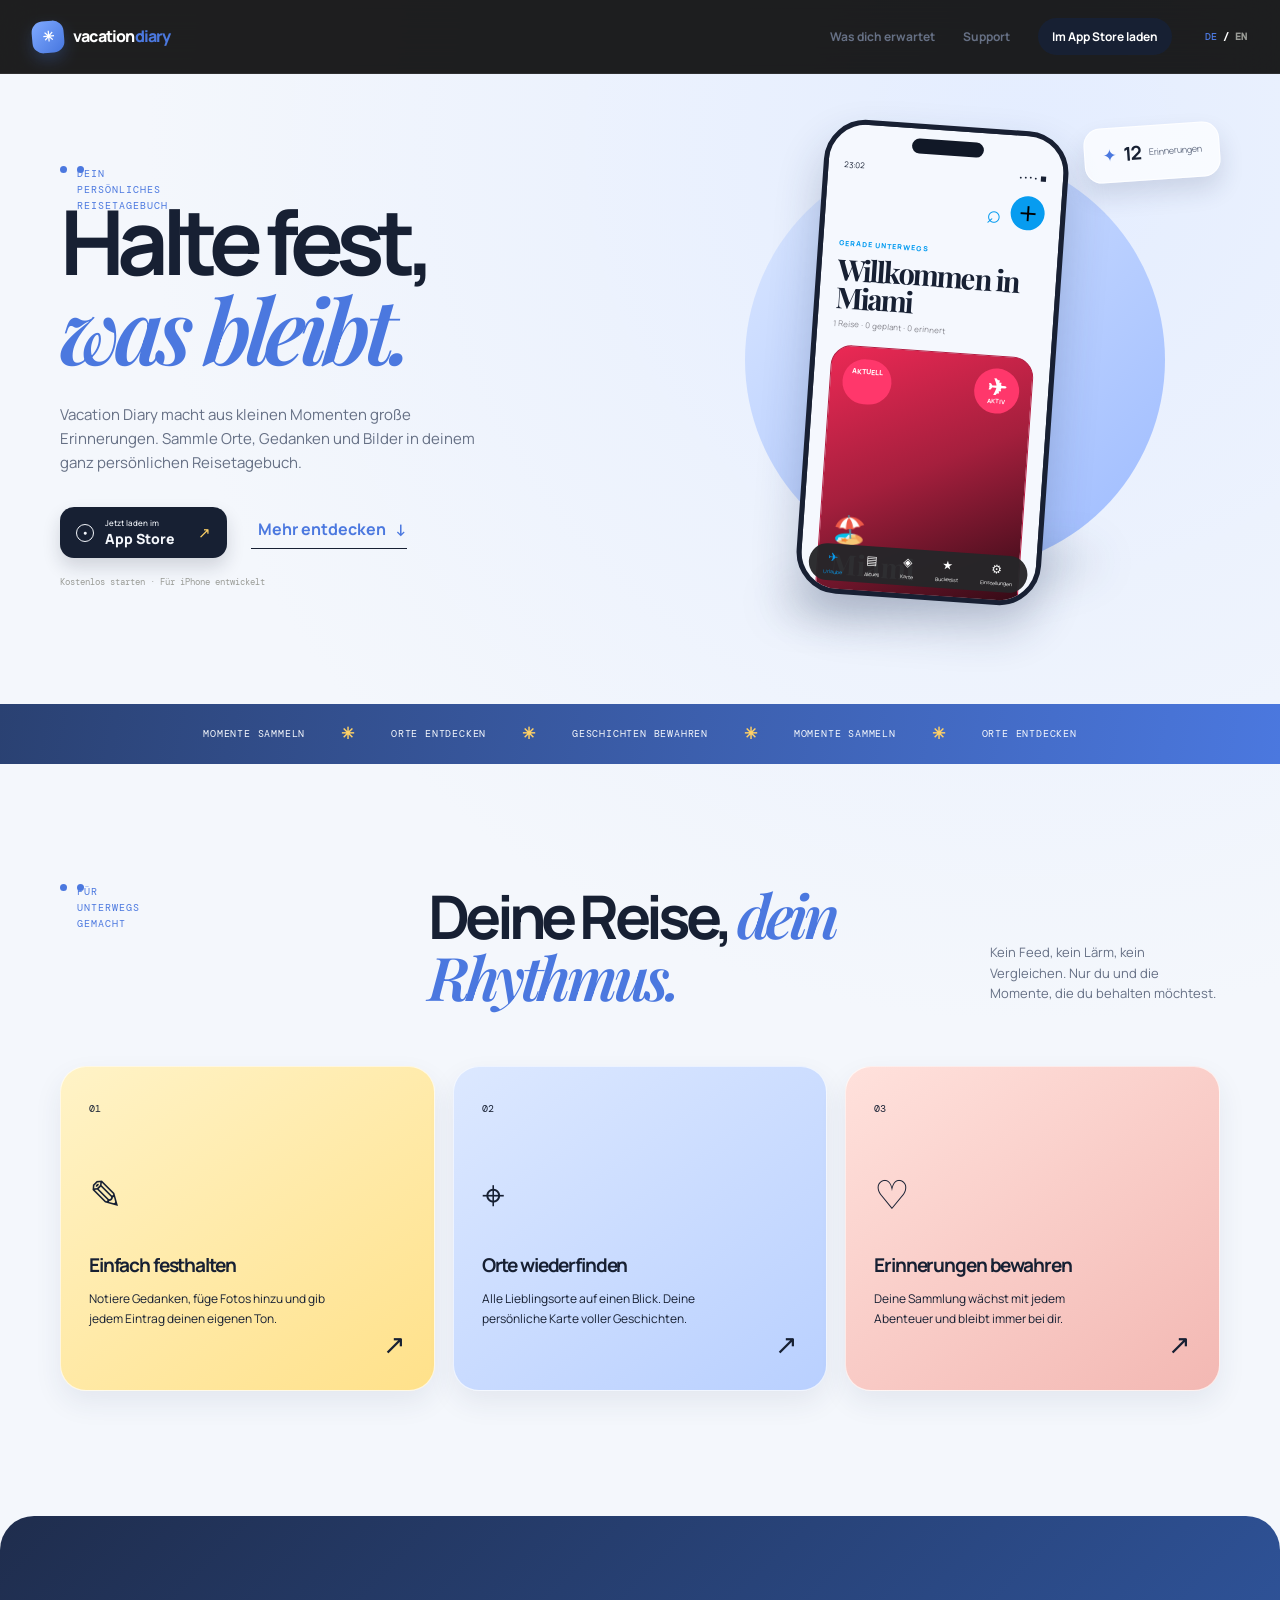
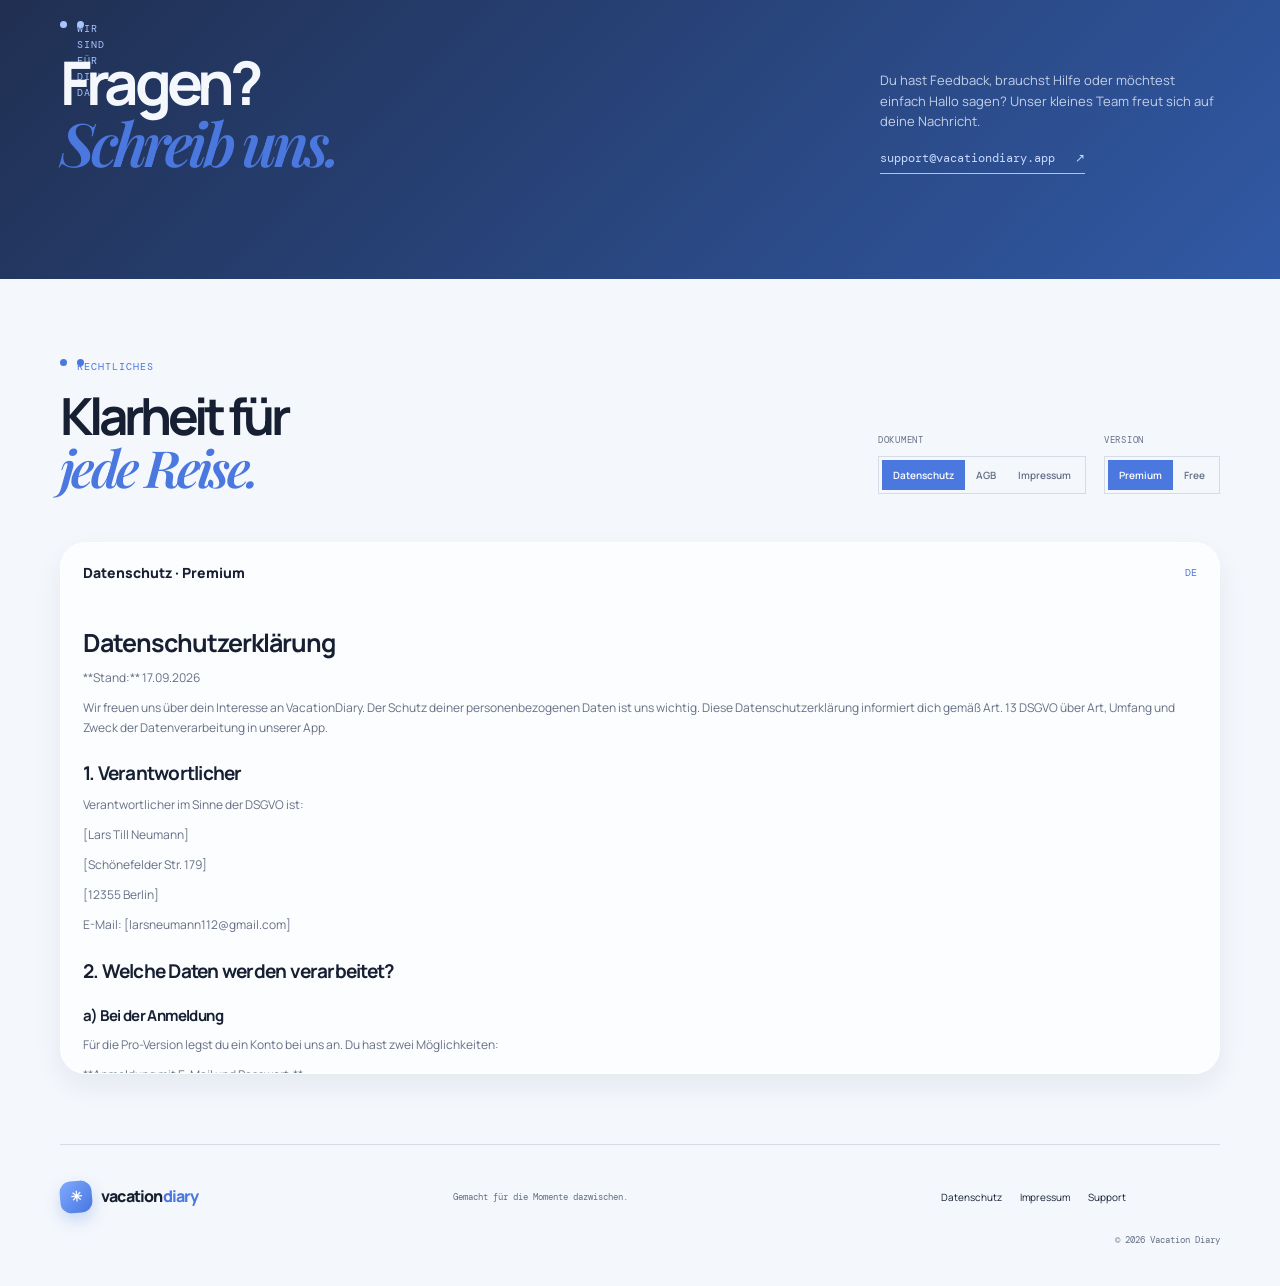
==== commit 5e01776f: "bring app screenshot into phone preview" ====
--- a/index.html
+++ b/index.html
@@ -31,29 +31,19 @@
         <p class="eyebrow"><span></span> <span data-i18n="heroEyebrow">Dein persönliches Reisetagebuch</span></p>
         <h1 data-i18n="heroTitle">Halte fest,<br><em>was bleibt.</em></h1>
         <p class="hero-text" data-i18n="heroText">Vacation Diary macht aus kleinen Momenten große Erinnerungen. Sammle Orte, Gedanken und Bilder in deinem ganz persönlichen Reisetagebuch.</p>
-        <div class="hero-actions">
-          <a class="app-store-button" href="https://apps.apple.com/de/" target="_blank" rel="noopener">
-            <span class="apple-icon" aria-hidden="true">●</span>
-            <span><small data-i18n="downloadSmall">Jetzt laden im</small><span data-i18n="appStore">App Store</span></span>
-            <span class="button-arrow" aria-hidden="true">↗</span>
-          </a>
-          <a class="text-link" href="#features"><span data-i18n="discover">Mehr entdecken</span> <span aria-hidden="true">↓</span></a>
-        </div>
+        <div class="hero-actions"><a class="app-store-button" href="https://apps.apple.com/de/" target="_blank" rel="noopener"><span class="apple-icon" aria-hidden="true">●</span><span><small data-i18n="downloadSmall">Jetzt laden im</small><span data-i18n="appStore">App Store</span></span><span class="button-arrow" aria-hidden="true">↗</span></a><a class="text-link" href="#features"><span data-i18n="discover">Mehr entdecken</span> <span aria-hidden="true">↓</span></a></div>
         <p class="micro-copy" data-i18n="microCopy">Kostenlos starten · Für iPhone entwickelt</p>
       </div>
-      <div class="hero-visual reveal reveal-delay" aria-label="Vorschau eines Reiseeintrags">
-        <div class="sun-shape"></div>
-        <div class="phone-shadow"></div>
-        <div class="phone">
-          <div class="phone-speaker"></div>
-          <div class="phone-screen">
-            <div class="status-bar"><span>9:41</span><span>••• ◼</span></div>
-            <div class="screen-top"><span>Meine Reisen</span><span class="screen-icon">⌕</span></div>
-            <div class="travel-photo"><span>PALMA, MALLORCA</span><strong>Ein Tag<br>am Meer</strong><small>12. Juni 2024</small></div>
-            <div class="memory-row"><span class="memory-dot"></span><div><strong>Der Wind, das Salz, die Sonne.</strong><small>Heute habe ich nichts gesucht.</small></div></div>
-            <div class="phone-tabs"><span class="active">⌂</span><span>＋</span><span>♧</span></div>
-          </div>
-        </div>
+      <div class="hero-visual reveal reveal-delay" aria-label="Vorschau der Vacation Diary App">
+        <div class="sun-shape"></div><div class="phone-shadow"></div>
+        <div class="phone"><div class="phone-speaker"></div><div class="phone-screen app-preview-screen">
+          <div class="status-bar"><span>23:02</span><span>•••• ◼</span></div>
+          <div class="screen-actions"><span>⌕</span><span>＋</span></div>
+          <p class="preview-kicker" data-i18n="appKicker">Gerade unterwegs</p><h2 data-i18n="appTitle">Willkommen in Miami</h2><p class="preview-summary" data-i18n="appSummary">1 Reise · 0 geplant · 0 erinnert</p>
+          <div class="preview-trip"><div class="preview-trip-top"><span data-i18n="tripCurrent">✈ Aktuell</span><b>✈<small data-i18n="tripActive">Aktiv</small></b></div><div class="preview-trip-bottom"><span>🏖️</span><strong>Miami</strong><small>9. SEPT. 2026 – 24. SEPT. 2026</small></div></div>
+          <div class="preview-filters"><span class="active" data-i18n="filterAll">Alle</span><span data-i18n="filterUpcoming">Kommend</span><span data-i18n="filterPast">Vergangen</span></div><div class="preview-empty"><span>▱</span><small data-i18n="emptyTrips">Noch keine weiteren Urlaube.</small></div>
+          <div class="preview-tabs"><span class="active">✈<small data-i18n="tabTrips">Urlaube</small></span><span>▤<small data-i18n="tabToday">Aktuell</small></span><span>◈<small data-i18n="tabMap">Karte</small></span><span>★<small data-i18n="tabBucket">Bucketlist</small></span><span>⚙<small data-i18n="tabSettings">Einstellungen</small></span></div>
+        </div></div>
         <div class="floating-note"><span>✦</span><strong>12</strong><small>Erinnerungen</small></div>
       </div>
     </section>
--- a/styles.css
+++ b/styles.css
@@ -1,13 +1,13 @@
 :root {
-  --ink: #15222b;
-  --muted: #66737a;
-  --paper: #f8f5ef;
-  --cream: #eee9df;
-  --yellow: #f6c845;
-  --blue: #bcd9df;
-  --rose: #e6b1a5;
-  --navy: #19343d;
-  --line: rgba(21, 34, 43, .16);
+  --ink: #172033;
+  --muted: #667085;
+  --paper: #f4f7fc;
+  --yellow: #ffd166;
+  --blue: #5b8def;
+  --rose: #f0a6a6;
+  --navy: #1f2d4d;
+  --line: rgba(32, 50, 88, .14);
+  --glass: rgba(255, 255, 255, .72);
   --serif: 'Playfair Display', Georgia, serif;
   --sans: 'Manrope', sans-serif;
   --mono: 'DM Mono', monospace;
@@ -15,49 +15,126 @@
 
 * { box-sizing: border-box; }
 html { scroll-behavior: smooth; }
-body { margin: 0; background: var(--paper); color: var(--ink); font-family: var(--sans); font-size: 15px; line-height: 1.6; }
+body { margin: 0; background: radial-gradient(circle at 80% 5%, #e4edff 0, transparent 30%), var(--paper); color: var(--ink); font-family: var(--sans); font-size: 15px; line-height: 1.6; }
 a { color: inherit; text-decoration: none; }
+button { font-family: inherit; }
 .page-width { width: min(1160px, calc(100% - 64px)); margin-inline: auto; }
-.site-header { align-items: center; display: flex; justify-content: space-between; margin: auto; padding: 24px 32px; width: 100%; }
+.site-header { align-items: center; backdrop-filter: blur(18px); background: rgba(0,0,0,.88); border-bottom: 1px solid rgba(255,255,255,.08); color: white; display: flex; justify-content: space-between; padding: 18px 32px; position: relative; width: 100%; z-index: 4; }
 .brand { align-items: center; display: inline-flex; font-size: 16px; font-weight: 800; letter-spacing: -.05em; }
-.brand > span:last-child > span { color: #b56e4c; }
-.brand-mark { align-items: center; background: var(--yellow); border-radius: 50%; display: inline-flex; font-size: 14px; height: 30px; justify-content: center; margin-right: 9px; transform: rotate(12deg); width: 30px; }
-.nav-links { align-items: center; display: flex; gap: 33px; font-size: 12px; font-weight: 700; }
+.brand > span:last-child > span { color: #4b78df; }
+.brand-mark { align-items: center; background: linear-gradient(135deg, #80aaff, #4676df); border-radius: 11px; box-shadow: 0 7px 15px rgba(70,118,223,.25); color: white; display: inline-flex; font-size: 14px; height: 32px; justify-content: center; margin-right: 9px; transform: rotate(-5deg); width: 32px; }
+.nav-links { align-items: center; display: flex; gap: 28px; font-size: 12px; font-weight: 700; }
 .nav-links a:not(.nav-download) { color: var(--muted); }
-.nav-links a:hover, .footer-links a:hover { color: #b56e4c; }
-.nav-download { border-bottom: 1px solid var(--ink); padding-bottom: 3px; }
-.nav-download span { color: #b56e4c; margin-left: 5px; }
+.nav-links a:hover, .footer-links a:hover { color: #4b78df; }
+.nav-download { background: var(--ink); border-radius: 999px; color: white; padding: 9px 14px; }
+.nav-download span { color: var(--yellow); margin-left: 5px; }
 .language-switch { align-items: center; display: flex; font-family: var(--mono); font-size: 10px; gap: 5px; margin-left: 4px; }
 .language-button { background: none; border: 0; color: #9a9c97; cursor: pointer; font: inherit; padding: 3px 1px; }
-.language-button.is-active { color: #b56e4c; font-weight: 500; }
+.language-button.is-active { color: #4b78df; font-weight: 500; }
 .menu-toggle { background: none; border: 0; color: var(--ink); display: none; font-size: 23px; }
 .hero { align-items: center; display: grid; gap: 7%; grid-template-columns: 1fr 1fr; min-height: 630px; padding-bottom: 70px; padding-top: 47px; }
-.eyebrow { align-items: center; color: #b56e4c; display: flex; font-family: var(--mono); font-size: 10px; letter-spacing: .1em; margin: 0 0 24px; text-transform: uppercase; }
-.eyebrow span { background: currentColor; border-radius: 50%; height: 7px; margin-right: 10px; width: 7px; }
-h1, h2, h3, p { margin-top: 0; }
-h1 { font-size: clamp(56px, 7vw, 92px); letter-spacing: -.085em; line-height: .98; margin-bottom: 28px; }
-h1 em, h2 em { color: #b56e4c; font-family: var(--serif); font-weight: 600; letter-spacing: -.07em; }
+.hero-copy { max-width: 500px; }
+.hero-visual { height: 505px; position: relative; }
 .hero-text { color: var(--muted); max-width: 430px; }
 .hero-actions { align-items: center; display: flex; gap: 24px; margin-top: 32px; }
-.app-store-button { align-items: center; background: var(--ink); border-radius: 4px; color: var(--paper); display: flex; gap: 11px; padding: 12px 16px; transition: transform .2s, background .2s; }
-.app-store-button:hover { background: #b56e4c; transform: translateY(-3px); }
+.app-store-button { align-items: center; background: var(--ink); border-radius: 14px; box-shadow: 0 9px 18px rgba(23,32,51,.16); color: var(--paper); display: flex; gap: 11px; padding: 12px 16px; transition: transform .2s, background .2s; }
+.app-store-button:hover { background: #4b78df; transform: translateY(-3px); }
 .apple-icon { border: 1px solid var(--paper); border-radius: 50%; font-size: 7px; height: 18px; line-height: 15px; text-align: center; width: 18px; }
 .app-store-button span:nth-child(2) { display: flex; flex-direction: column; font-size: 14px; font-weight: 800; line-height: 1.1; }
 .app-store-button small { font-size: 8px; font-weight: 500; margin-bottom: 3px; }
 .button-arrow { color: var(--yellow); margin-left: 12px; }
 .text-link { border-bottom: 1px solid var(--ink); font-size: 12px; font-weight: 700; padding-bottom: 5px; }
-.text-link span { color: #b56e4c; font-size: 16px; margin-left: 7px; }
+.micro-copy { color: #9a9c97; font-family: var(--mono); font-size: 9px; margin: 17px 0 0; }
+.sun-shape { background: linear-gradient(135deg, #dce8ff, #9dbbff); border-radius: 50%; height: 420px; left: 12%; position: absolute; top: 25px; width: 420px; }
+.phone-shadow { background: rgba(32,50,88,.16); border-radius: 50%; bottom: 28px; filter: blur(20px); height: 40px; left: 17%; position: absolute; transform: rotate(-8deg); width: 330px; }
+.phone { background: #242b3c; border: 5px solid #182033; border-radius: 42px; box-shadow: 0 24px 45px rgba(32,50,88,.24); height: 540px; left: 22%; overflow: hidden; position: absolute; top: 0; transform: rotate(4deg); width: 275px; }
+.phone-speaker { background: #111827; border-radius: 20px; height: 15px; left: 50%; position: absolute; top: 10px; transform: translateX(-50%); width: 72px; z-index: 2; }
+.phone-screen { background: #f5f8fe; height: 100%; padding: 35px 16px 13px; position: relative; }
+.phone-screen .status-bar { color: #172033; display: flex; font-size: 8px; justify-content: space-between; }
+.screen-actions { color: #079cf0; display: flex; font-size: 25px; gap: 9px; justify-content: flex-end; margin: 12px 0 14px; }
+.screen-actions span:last-child { background: #079cf0; border-radius: 50%; color: #000; font-size: 29px; height: 34px; line-height: 31px; text-align: center; width: 34px; }
+.preview-kicker { color: #079cf0; font-size: 7px; font-weight: 800; letter-spacing: .15em; margin: 0; text-transform: uppercase; }
+.app-preview-screen h2 { color: #172033; font-family: var(--serif); font-size: 29px; letter-spacing: -.06em; line-height: .95; margin: 7px 0; }
+.preview-summary { color: #85858d; font-size: 8px; margin: 0 0 14px; }
+.preview-trip { background: linear-gradient(155deg, #ec2955, #a51f3d 45%, #250811); border: 1px solid #b51d43; border-radius: 21px; color: white; height: 270px; padding: 12px; position: relative; }
+.preview-trip-top { display: flex; justify-content: space-between; }
+.preview-trip-top > span { background: #ff376b; border-radius: 999px; font-size: 7px; font-weight: 800; padding: 7px 9px; text-transform: uppercase; }
+.preview-trip-top b { align-items: center; background: #ff376b; border-radius: 50%; display: flex; flex-direction: column; font-size: 23px; height: 45px; justify-content: center; line-height: .7; width: 45px; }
+.preview-trip-top small { display: block; font-size: 6px; margin-top: 5px; text-transform: uppercase; }
+.preview-trip-bottom { bottom: 12px; left: 13px; position: absolute; }
+.preview-trip-bottom > span { display: block; font-size: 27px; }
+.preview-trip-bottom strong { display: block; font-family: var(--serif); font-size: 28px; line-height: 1; }
+.preview-trip-bottom small { font-size: 6px; font-weight: 700; letter-spacing: .1em; }
+.preview-filters { display: flex; gap: 4px; margin: 9px 0; }
+.preview-filters span { background: #202024; border-radius: 999px; color: white; font-size: 6px; padding: 6px 8px; }
+.preview-filters .active { background: #079cf0; }
+.preview-empty { align-items: center; background: #141416; border-radius: 14px; color: #94949b; display: flex; flex-direction: column; font-size: 18px; justify-content: center; min-height: 72px; }
+.preview-empty span { font-size: 20px; line-height: 1; }
+.preview-empty small { font-size: 7px; margin-top: 5px; }
+.preview-tabs { align-items: center; background: rgba(38,38,41,.96); border-radius: 22px; bottom: 8px; color: white; display: flex; justify-content: space-around; left: 8px; padding: 4px; position: absolute; right: 8px; }
+.preview-tabs span { align-items: center; display: flex; flex-direction: column; font-size: 12px; }
+.preview-tabs small { font-size: 5px; margin-top: 2px; }
+.preview-tabs .active { color: #079cf0; }
+.floating-note { align-items: center; background: var(--glass); border: 1px solid rgba(255,255,255,.85); border-radius: 17px; box-shadow: 0 13px 25px rgba(32,50,88,.14); display: flex; gap: 7px; padding: 13px 17px; position: absolute; right: 0; transform: rotate(-4deg); }
+.floating-note span { color: #4b78df; font-size: 17px; }
+.floating-note strong { font-size: 19px; line-height: 1; }
+.floating-note small { color: var(--muted); font-size: 9px; }
+.app-home { background: #000; color: #fff; margin: 0; max-width: none; min-height: 850px; padding: 26px max(32px, calc((100% - 1160px) / 2)) 94px; width: 100%; }
+.app-toolbar { align-items: center; display: flex; justify-content: space-between; }
+.app-time { font-size: 25px; font-weight: 700; letter-spacing: -.04em; }
+.app-actions { display: flex; gap: 18px; }
+.app-actions button { align-items: center; background: #17171a; border: 1px solid #303035; border-radius: 50%; color: #0aa7ff; display: flex; font-size: 38px; height: 79px; justify-content: center; line-height: 1; width: 79px; }
+.app-actions .add-action { background: #079cf0; border-color: #39b8ff; color: #000; font-size: 53px; }
+.app-heading { margin-top: 38px; }
+.app-kicker { color: #079cf0; font-size: 18px; font-weight: 800; letter-spacing: .22em; margin-bottom: 11px; text-transform: uppercase; }
+.app-heading h1 { color: #fff; font-family: var(--serif); font-size: clamp(48px, 6vw, 78px); letter-spacing: -.06em; line-height: .98; margin: 0; }
+.app-summary { color: #85858d; font-size: 22px; margin: 14px 0 40px; }
+.trip-card { background: linear-gradient(155deg, #ec2955 0%, #a51f3d 43%, #250811 100%); border: 2px solid #b51d43; border-radius: 48px; box-shadow: 0 22px 42px rgba(196,22,64,.2); height: 620px; padding: 31px; position: relative; }
+.trip-card-top { align-items: flex-start; display: flex; justify-content: space-between; }
+.trip-status { align-items: center; background: #ff376b; border-radius: 999px; display: inline-flex; font-size: 18px; font-weight: 800; gap: 10px; letter-spacing: .12em; padding: 13px 23px; text-transform: uppercase; }
+.trip-status-icon { align-items: center; background: #ff376b; border-radius: 50%; display: flex; flex-direction: column; font-size: 42px; font-weight: 800; height: 105px; justify-content: center; line-height: .8; width: 105px; }
+.trip-status-icon small { font-size: 15px; margin-top: 11px; text-transform: uppercase; }
+.trip-card-bottom { bottom: 34px; left: 34px; position: absolute; }
+.trip-emoji { display: block; font-size: 66px; margin-bottom: 13px; }
+.trip-card-bottom h2 { color: #fff; font-family: var(--serif); font-size: 62px; letter-spacing: -.06em; margin: 0 0 11px; }
+.trip-card-bottom p { color: #fff; font-size: 18px; font-weight: 700; letter-spacing: .14em; margin: 0; }
+.trip-filters { display: flex; gap: 14px; margin: 25px 0 40px; }
+.trip-filters button { background: #202024; border: 0; border-radius: 999px; color: #fff; cursor: pointer; font-size: 18px; font-weight: 700; padding: 14px 26px; }
+.trip-filters button.is-active { background: #079cf0; }
+.empty-trip-state { align-items: center; background: #141416; border-radius: 35px; color: #94949b; display: flex; flex-direction: column; font-size: 18px; justify-content: center; min-height: 180px; }
+.empty-trip-state span { font-size: 44px; line-height: 1; }
+.empty-trip-state p { margin: 12px 0 0; }
+.app-tabbar { align-items: stretch; background: rgba(38,38,41,.96); border: 1px solid #46464b; border-radius: 50px; bottom: 24px; box-shadow: 0 9px 28px rgba(0,0,0,.5); display: flex; justify-content: space-around; left: 50%; max-width: 700px; padding: 7px; position: sticky; transform: translateX(-50%); width: min(100%, 700px); z-index: 3; }
+.app-tabbar a { align-items: center; border-radius: 38px; color: #ededf0; display: flex; flex: 1; flex-direction: column; font-size: 28px; justify-content: center; min-height: 70px; }
+.app-tabbar a.is-active { background: #4c4c50; color: #079cf0; }
+.app-tabbar small { font-size: 12px; margin-top: 2px; }
+.hero { align-items: center; display: grid; gap: 7%; grid-template-columns: 1fr 1fr; min-height: 630px; padding-bottom: 70px; padding-top: 47px; }
+.eyebrow { align-items: center; color: #4b78df; display: flex; font-family: var(--mono); font-size: 10px; letter-spacing: .1em; margin: 0 0 24px; text-transform: uppercase; }
+.eyebrow span { background: currentColor; border-radius: 50%; height: 7px; margin-right: 10px; width: 7px; }
+h1, h2, h3, p { margin-top: 0; }
+h1 { font-size: clamp(56px, 7vw, 92px); letter-spacing: -.085em; line-height: .98; margin-bottom: 28px; }
+h1 em, h2 em { color: #4b78df; font-family: var(--serif); font-weight: 600; letter-spacing: -.07em; }
+.hero-text { color: var(--muted); max-width: 430px; }
+.hero-actions { align-items: center; display: flex; gap: 24px; margin-top: 32px; }
+.app-store-button { align-items: center; background: var(--ink); border-radius: 14px; box-shadow: 0 9px 18px rgba(23,32,51,.16); color: var(--paper); display: flex; gap: 11px; padding: 12px 16px; transition: transform .2s, background .2s; }
+.app-store-button:hover { background: #4b78df; transform: translateY(-3px); }
+.apple-icon { border: 1px solid var(--paper); border-radius: 50%; font-size: 7px; height: 18px; line-height: 15px; text-align: center; width: 18px; }
+.app-store-button span:nth-child(2) { display: flex; flex-direction: column; font-size: 14px; font-weight: 800; line-height: 1.1; }
+.app-store-button small { font-size: 8px; font-weight: 500; margin-bottom: 3px; }
+.button-arrow { color: var(--yellow); margin-left: 12px; }
+.text-link { border-bottom: 1px solid var(--ink); font-size: 12px; font-weight: 700; padding-bottom: 5px; }
+.text-link span { color: #4b78df; font-size: 16px; margin-left: 7px; }
 .micro-copy { color: #9a9c97; font-family: var(--mono); font-size: 9px; margin: 17px 0 0; }
 .hero-visual { height: 505px; position: relative; }
-.sun-shape { background: var(--yellow); border-radius: 50%; height: 420px; left: 12%; position: absolute; top: 25px; width: 420px; }
-.phone-shadow { background: rgba(21, 34, 43, .14); border-radius: 50%; bottom: 28px; filter: blur(20px); height: 40px; left: 17%; position: absolute; transform: rotate(-8deg); width: 330px; }
-.phone { background: #242e30; border: 5px solid #172024; border-radius: 42px; box-shadow: 0 24px 45px rgba(21,34,43,.2); height: 475px; left: 24%; overflow: hidden; position: absolute; top: 0; transform: rotate(7deg); width: 245px; }
-.phone-speaker { background: #111a1b; border-radius: 20px; height: 15px; left: 50%; position: absolute; top: 10px; transform: translateX(-50%); width: 72px; z-index: 2; }
-.phone-screen { background: #f7f4ed; height: 100%; padding: 35px 16px 13px; position: relative; }
+.sun-shape { background: linear-gradient(135deg, #dce8ff, #9dbbff); border-radius: 50%; height: 420px; left: 12%; position: absolute; top: 25px; width: 420px; }
+.phone-shadow { background: rgba(32,50,88,.16); border-radius: 50%; bottom: 28px; filter: blur(20px); height: 40px; left: 17%; position: absolute; transform: rotate(-8deg); width: 330px; }
+.phone { background: #242b3c; border: 5px solid #182033; border-radius: 42px; box-shadow: 0 24px 45px rgba(32,50,88,.24); height: 475px; left: 24%; overflow: hidden; position: absolute; top: 0; transform: rotate(4deg); width: 245px; }
+.phone-speaker { background: #111827; border-radius: 20px; height: 15px; left: 50%; position: absolute; top: 10px; transform: translateX(-50%); width: 72px; z-index: 2; }
+.phone-screen { background: #f5f8fe; height: 100%; padding: 35px 16px 13px; position: relative; }
 .status-bar, .screen-top { display: flex; font-size: 8px; justify-content: space-between; }
 .screen-top { font-size: 12px; font-weight: 800; margin: 28px 1px 13px; }
 .screen-icon { font-size: 18px; font-weight: 400; }
-.travel-photo { background: linear-gradient(160deg, rgba(20,77,79,.1), rgba(17,57,52,.65)), url('https://images.unsplash.com/photo-1507525428034-b723cf961d3e?auto=format&fit=crop&w=500&q=80') center/cover; border-radius: 10px; color: white; display: flex; flex-direction: column; height: 260px; justify-content: flex-end; overflow: hidden; padding: 15px; }
+.travel-photo { background: linear-gradient(160deg, rgba(20,77,79,.1), rgba(17,57,52,.65)), url('https://images.unsplash.com/photo-1507525428034-b723cf961d3e?auto=format&fit=crop&w=500&q=80') center/cover; border-radius: 18px; color: white; display: flex; flex-direction: column; height: 260px; justify-content: flex-end; overflow: hidden; padding: 15px; }
 .travel-photo span { font-family: var(--mono); font-size: 7px; letter-spacing: .1em; margin-bottom: 7px; }
 .travel-photo strong { font-family: var(--serif); font-size: 25px; letter-spacing: -.06em; line-height: .95; }
 .travel-photo small { font-size: 8px; margin-top: 10px; }
@@ -67,12 +144,12 @@
 .memory-row small { color: var(--muted); margin-top: 3px; }
 .phone-tabs { bottom: 14px; display: flex; justify-content: space-around; left: 15px; position: absolute; right: 15px; }
 .phone-tabs span { color: #a2aaa6; font-size: 18px; }
-.phone-tabs .active { color: #b56e4c; }
-.floating-note { align-items: center; background: var(--paper); bottom: 59px; box-shadow: 0 13px 25px rgba(21,34,43,.14); display: flex; gap: 7px; padding: 13px 17px; position: absolute; right: 0; transform: rotate(-6deg); }
-.floating-note span { color: #b56e4c; font-size: 17px; }
+.phone-tabs .active { color: #4b78df; }
+.floating-note { align-items: center; background: var(--glass); border: 1px solid rgba(255,255,255,.85); border-radius: 17px; box-shadow: 0 13px 25px rgba(32,50,88,.14); display: flex; gap: 7px; padding: 13px 17px; position: absolute; right: 0; transform: rotate(-4deg); }
+.floating-note span { color: #4b78df; font-size: 17px; }
 .floating-note strong { font-size: 19px; line-height: 1; }
 .floating-note small { color: var(--muted); font-size: 9px; }
-.ticker { background: var(--navy); color: var(--paper); overflow: hidden; padding: 17px 0; }
+.ticker { background: linear-gradient(100deg, #2a4172, #4b78df); color: var(--paper); overflow: hidden; padding: 17px 0; }
 .ticker-track { align-items: center; display: flex; font-family: var(--mono); font-size: 10px; gap: 36px; justify-content: center; letter-spacing: .08em; text-transform: uppercase; white-space: nowrap; }
 .ticker b { color: var(--yellow); font-size: 16px; }
 .features { padding-bottom: 125px; padding-top: 120px; }
@@ -81,21 +158,21 @@
 h2 { font-size: clamp(37px, 4.7vw, 64px); letter-spacing: -.08em; line-height: 1; margin: 0; }
 .section-intro > p:last-child { align-self: end; color: var(--muted); font-size: 13px; margin: 0 0 4px auto; max-width: 230px; }
 .feature-grid { display: grid; gap: 18px; grid-template-columns: repeat(3, 1fr); }
-.feature-card { min-height: 325px; padding: 28px; position: relative; }
-.feature-card-yellow { background: var(--yellow); }
-.feature-card-blue { background: var(--blue); }
-.feature-card-rose { background: var(--rose); }
+.feature-card { border: 1px solid rgba(255,255,255,.7); border-radius: 26px; box-shadow: 0 12px 28px rgba(32,50,88,.08); min-height: 325px; padding: 28px; position: relative; }
+.feature-card-yellow { background: linear-gradient(145deg, #fff3c7, #ffe18a); }
+.feature-card-blue { background: linear-gradient(145deg, #dce8ff, #b9d0ff); }
+.feature-card-rose { background: linear-gradient(145deg, #ffe1dc, #f3b8b3); }
 .feature-number { font-family: var(--mono); font-size: 10px; }
 .feature-icon { font-size: 40px; font-weight: 400; margin: 43px 0 24px; }
 .feature-card h3 { font-size: 19px; letter-spacing: -.06em; margin-bottom: 9px; }
 .feature-card p { font-size: 12px; max-width: 250px; }
 .feature-card > a { bottom: 25px; font-size: 27px; position: absolute; right: 28px; }
-.support-section { background: var(--navy); color: var(--paper); padding: 105px 0; }
+.support-section { background: linear-gradient(135deg, #1f2d4d, #3159a5); border-radius: 34px 34px 0 0; color: var(--paper); padding: 105px 0; }
 .support-inner { align-items: end; display: grid; grid-template-columns: 1fr 1fr; }
-.eyebrow.light { color: var(--yellow); }
+.eyebrow.light { color: #a8c4ff; }
 .support-copy { justify-self: end; max-width: 340px; }
-.support-copy p { color: #c4d0cb; font-size: 13px; }
-.support-button { border-bottom: 1px solid var(--yellow); color: var(--yellow); display: inline-flex; font-family: var(--mono); font-size: 12px; padding-bottom: 5px; }
+.support-copy p { color: #c4d0e8; font-size: 13px; }
+.support-button { border-bottom: 1px solid #a8c4ff; color: #c9dbff; display: inline-flex; font-family: var(--mono); font-size: 12px; padding-bottom: 5px; }
 .support-button span { margin-left: 20px; }
 .legal { border-bottom: 1px solid var(--line); display: grid; gap: 48px; grid-template-columns: .7fr 1.3fr; padding-bottom: 70px; padding-top: 80px; }
 .legal-heading h2 { font-size: clamp(34px, 4vw, 53px); }
@@ -103,11 +180,11 @@
 .legal-control-group > span { color: var(--muted); display: block; font-family: var(--mono); font-size: 9px; letter-spacing: .08em; margin-bottom: 8px; text-transform: uppercase; }
 .segmented-control { border: 1px solid var(--line); display: flex; padding: 3px; }
 .segmented-control button { background: transparent; border: 0; color: var(--muted); cursor: pointer; font: 600 10px var(--sans); padding: 8px 11px; }
-.segmented-control button.is-active { background: var(--ink); color: var(--paper); }
-.legal-document { border-top: 1px solid var(--line); grid-column: 1 / -1; }
+.segmented-control button.is-active { background: #4b78df; color: white; }
+.legal-document { background: var(--glass); border: 1px solid rgba(255,255,255,.82); border-radius: 26px; box-shadow: 0 12px 28px rgba(32,50,88,.07); grid-column: 1 / -1; padding: 0 22px; }
 .legal-document-top { align-items: center; display: flex; justify-content: space-between; padding: 19px 0; }
 .document-status { font-size: 14px; font-weight: 800; }
-.document-language { color: #b56e4c; font-family: var(--mono); font-size: 10px; }
+.document-language { color: #4b78df; font-family: var(--mono); font-size: 10px; }
 .legal-content { color: var(--muted); font-size: 12px; max-height: 470px; overflow: auto; padding: 0 20px 24px 0; }
 .legal-content h1, .legal-content h2, .legal-content h3 { color: var(--ink); letter-spacing: -.04em; line-height: 1.2; margin: 25px 0 10px; }
 .legal-content h1 { font-size: 25px; }
@@ -116,15 +193,7 @@
 .legal-content p { margin-bottom: 11px; }
 .legal-content ul { padding-left: 18px; }
 .legal-content li { margin-bottom: 5px; }
-.legal-content a { color: #b56e4c; }
-details { border-top: 1px solid var(--line); }
-details:last-child { border-bottom: 1px solid var(--line); }
-summary { cursor: pointer; display: flex; font-size: 14px; font-weight: 700; justify-content: space-between; list-style: none; padding: 22px 0; }
-summary::-webkit-details-marker { display: none; }
-summary span { color: #b56e4c; font-size: 21px; font-weight: 400; transition: transform .2s; }
-details[open] summary span { transform: rotate(45deg); }
-.legal-content { color: var(--muted); font-size: 12px; max-width: 650px; padding-bottom: 24px; }
-.legal-content a { color: #b56e4c; }
+.legal-content a { color: #4b78df; }
 .site-footer { align-items: center; display: grid; gap: 20px; grid-template-columns: 1fr 1fr 1fr; padding-bottom: 38px; padding-top: 36px; }
 .site-footer p, .site-footer small { color: var(--muted); font-family: var(--mono); font-size: 9px; margin: 0; }
 .site-footer small { grid-column: 3; justify-self: end; }
@@ -137,10 +206,17 @@
 @media (max-width: 760px) {
   .page-width { width: min(100% - 40px, 520px); }
   .site-header { padding: 19px 20px; }
-  .menu-toggle { display: block; }
-  .nav-links { background: var(--paper); box-shadow: 0 15px 22px rgba(21,34,43,.08); display: none; flex-direction: column; gap: 20px; left: 0; padding: 24px 20px 28px; position: absolute; right: 0; top: 67px; z-index: 5; }
+  .menu-toggle { color: white; display: block; }
+  .nav-links { background: var(--paper); box-shadow: 0 15px 22px rgba(32,50,88,.08); display: none; flex-direction: column; gap: 20px; left: 0; padding: 24px 20px 28px; position: absolute; right: 0; top: 67px; z-index: 5; }
   .nav-links.is-open { display: flex; }
   .language-switch { margin-left: 0; }
+  .hero { display: block; min-height: auto; padding-bottom: 35px; padding-top: 48px; }
+  .hero-visual { height: 570px; margin-top: 45px; }
+  .sun-shape { height: 320px; left: 5%; top: 65px; width: 320px; }
+  .phone-shadow { left: 10%; width: 270px; }
+  .phone { left: 19%; }
+  .floating-note { right: 0; }
+  .hero-actions { align-items: flex-start; flex-direction: column; gap: 18px; }
   .hero { display: block; min-height: auto; padding-bottom: 35px; padding-top: 48px; }
   h1 { font-size: clamp(55px, 16vw, 78px); }
   .hero-visual { height: 490px; margin-top: 45px; }
@@ -165,5 +241,27 @@
   .site-footer { display: flex; flex-wrap: wrap; justify-content: space-between; }
   .site-footer p { display: none; }
   .site-footer small { margin-left: auto; }
-  .footer-links { order: 3; width: 100%; justify-content: flex-start; }
+  .footer-links { justify-content: flex-start; order: 3; width: 100%; }
+  .app-home { min-height: 820px; padding: 22px 20px 86px; }
+  .app-time { font-size: 20px; }
+  .app-actions button { height: 60px; width: 60px; font-size: 29px; }
+  .app-actions .add-action { font-size: 40px; }
+  .app-heading { margin-top: 29px; }
+  .app-kicker { font-size: 13px; }
+  .app-heading h1 { font-size: clamp(44px, 13vw, 62px); }
+  .app-summary { font-size: 17px; margin-bottom: 30px; }
+  .trip-card { border-radius: 34px; height: 470px; padding: 20px; }
+  .trip-status { font-size: 13px; padding: 10px 16px; }
+  .trip-status-icon { font-size: 30px; height: 78px; width: 78px; }
+  .trip-status-icon small { font-size: 11px; margin-top: 8px; }
+  .trip-card-bottom { bottom: 25px; left: 25px; }
+  .trip-emoji { font-size: 52px; }
+  .trip-card-bottom h2 { font-size: 49px; }
+  .trip-card-bottom p { font-size: 12px; }
+  .trip-filters { gap: 8px; margin: 18px 0 28px; }
+  .trip-filters button { font-size: 14px; padding: 12px 17px; }
+  .empty-trip-state { border-radius: 28px; min-height: 140px; }
+  .app-tabbar { bottom: 15px; }
+  .app-tabbar a { font-size: 21px; min-height: 58px; }
+  .app-tabbar small { font-size: 9px; }
 }
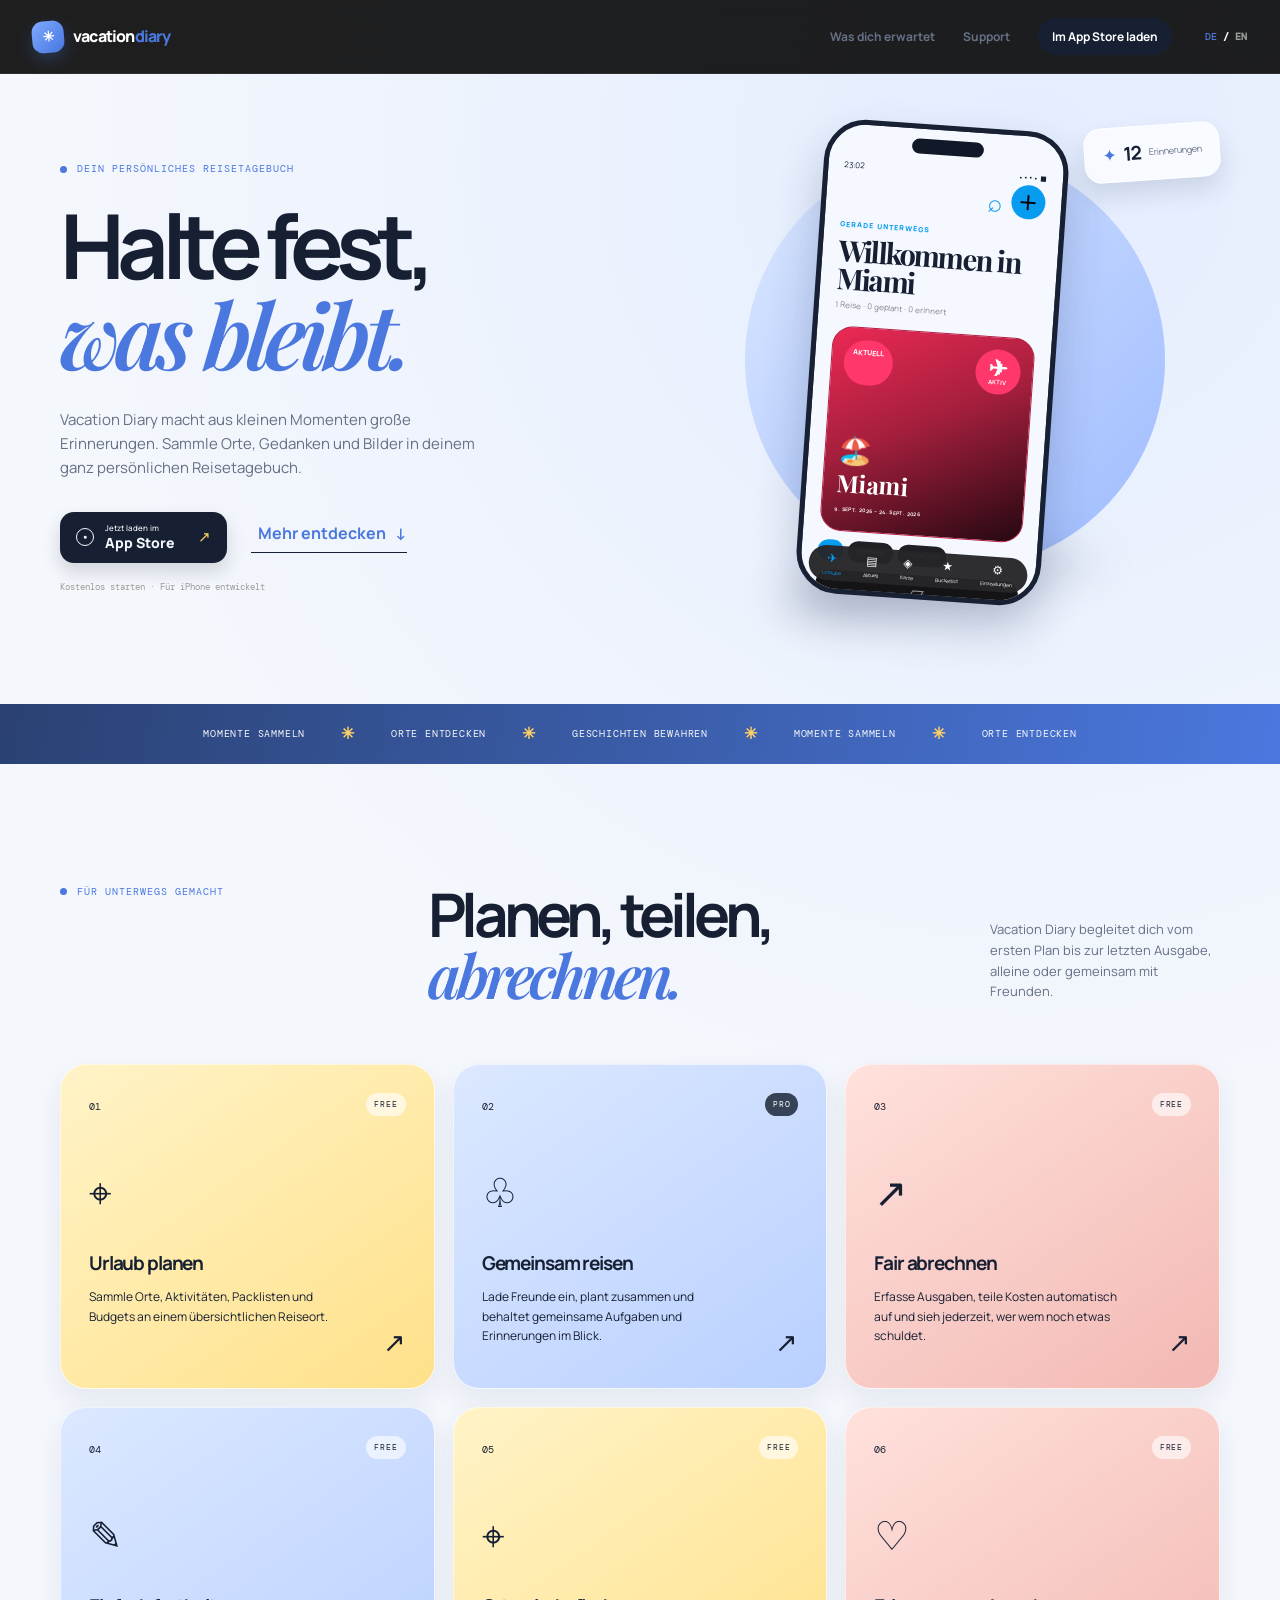
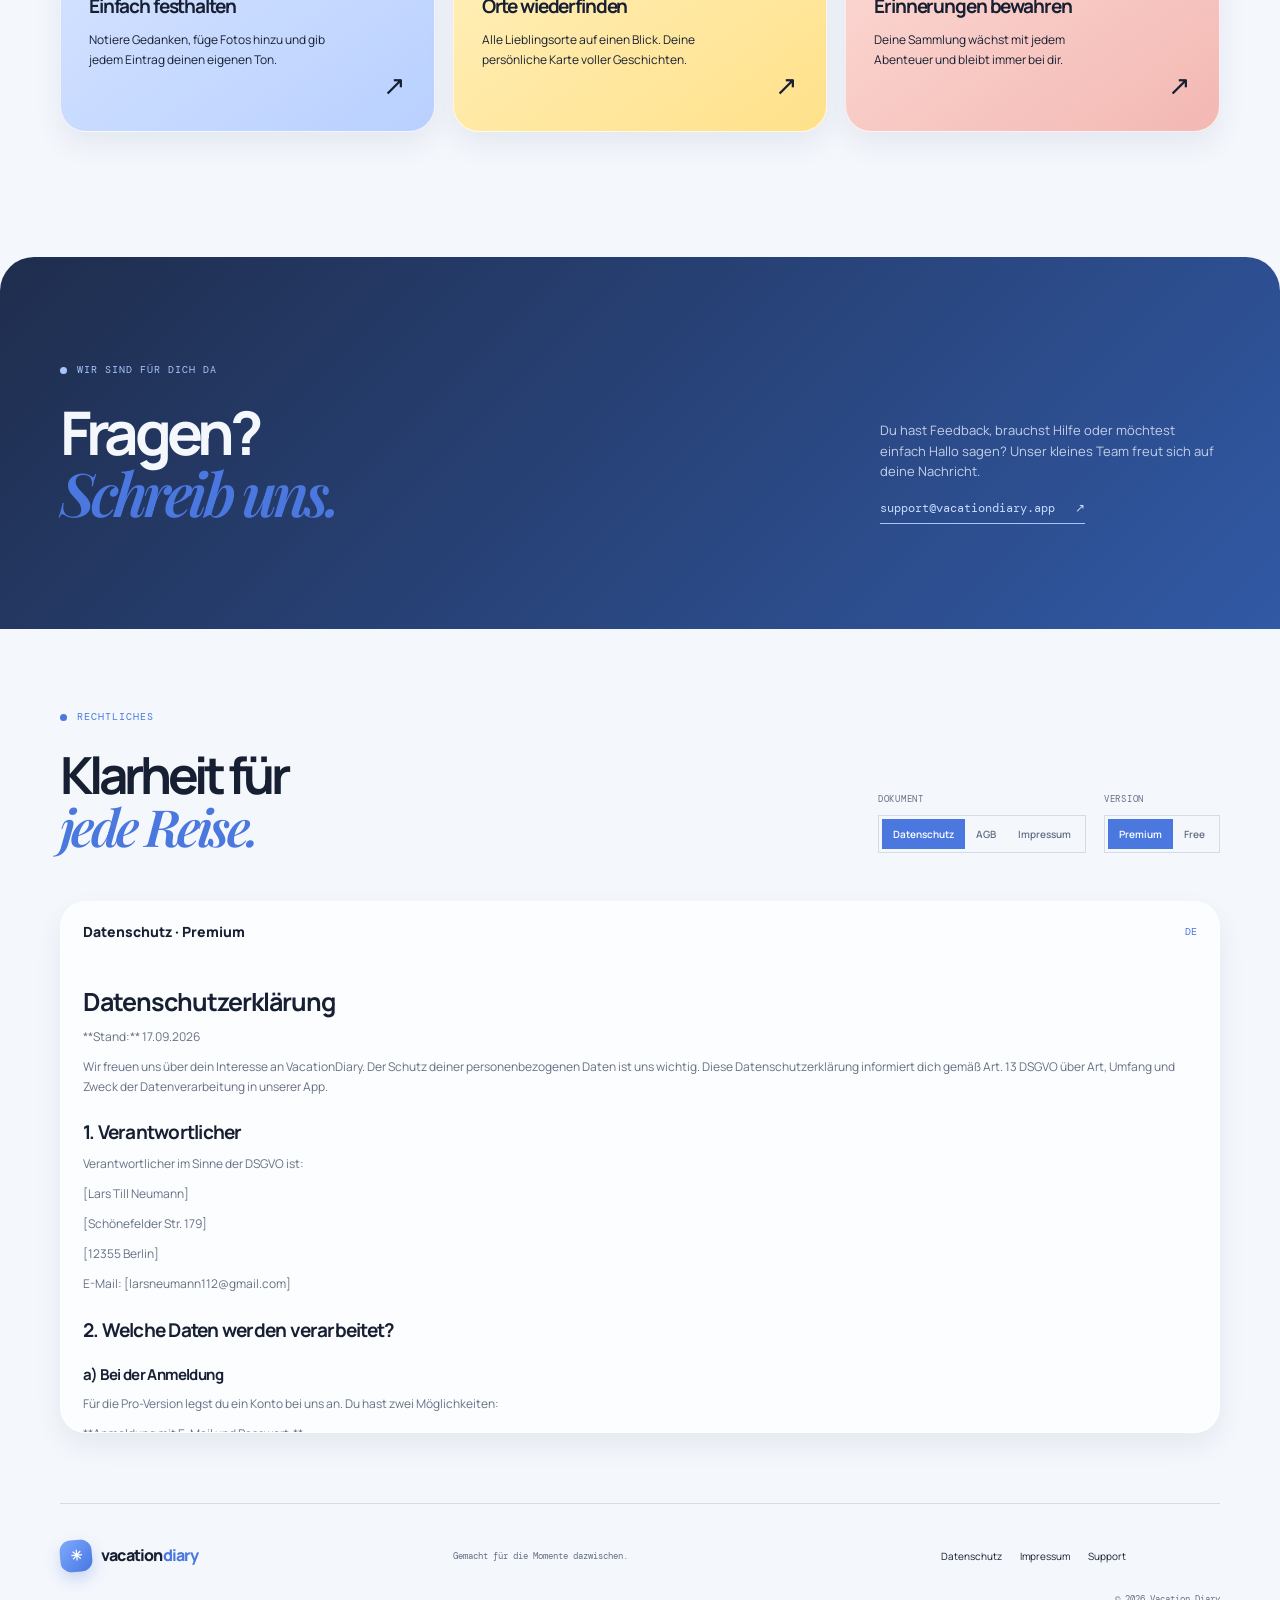
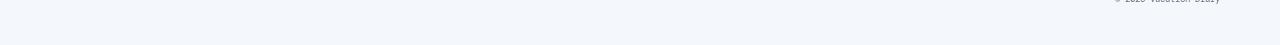
==== commit cdc94682: "spacing" ====
--- a/index.html
+++ b/index.html
@@ -53,11 +53,14 @@
     </section>
 
     <section class="features page-width" id="features">
-      <div class="section-intro reveal"><p class="eyebrow"><span></span> <span data-i18n="featuresEyebrow">Für unterwegs gemacht</span></p><h2 data-i18n="featuresTitle">Deine Reise, <em>dein Rhythmus.</em></h2><p data-i18n="featuresText">Kein Feed, kein Lärm, kein Vergleichen. Nur du und die Momente, die du behalten möchtest.</p></div>
+      <div class="section-intro reveal"><p class="eyebrow"><span></span> <span data-i18n="featuresEyebrow">Für unterwegs gemacht</span></p><h2 data-i18n="featuresTitle">Planen, teilen, <em>abrechnen.</em></h2><p data-i18n="featuresText">Vacation Diary begleitet dich vom ersten Plan bis zur letzten Ausgabe, alleine oder gemeinsam mit Freunden.</p></div>
       <div class="feature-grid">
-        <article class="feature-card feature-card-yellow reveal"><span class="feature-number">01</span><div class="feature-icon">✎</div><h3 data-i18n="featureOneTitle">Einfach festhalten</h3><p data-i18n="featureOneText">Notiere Gedanken, füge Fotos hinzu und gib jedem Eintrag deinen eigenen Ton.</p><a href="#support" aria-label="Mehr über Einträge erfahren">↗</a></article>
-        <article class="feature-card feature-card-blue reveal reveal-delay"><span class="feature-number">02</span><div class="feature-icon">⌖</div><h3 data-i18n="featureTwoTitle">Orte wiederfinden</h3><p data-i18n="featureTwoText">Alle Lieblingsorte auf einen Blick. Deine persönliche Karte voller Geschichten.</p><a href="#support" aria-label="Mehr über Orte erfahren">↗</a></article>
-        <article class="feature-card feature-card-rose reveal reveal-delay-2"><span class="feature-number">03</span><div class="feature-icon">♡</div><h3 data-i18n="featureThreeTitle">Erinnerungen bewahren</h3><p data-i18n="featureThreeText">Deine Sammlung wächst mit jedem Abenteuer und bleibt immer bei dir.</p><a href="#support" aria-label="Mehr über Erinnerungen erfahren">↗</a></article>
+        <article class="feature-card feature-card-yellow reveal"><span class="feature-number">01</span><span class="free-label" data-i18n="freeFeatureLabel">FREE</span><div class="feature-icon">⌖</div><h3 data-i18n="featureOneTitle">Urlaub planen</h3><p data-i18n="featureOneText">Sammle Orte, Aktivitäten, Packlisten und Budgets an einem übersichtlichen Reiseort.</p><a href="#support" aria-label="Mehr über Reiseplanung erfahren">↗</a></article>
+        <article class="feature-card feature-card-blue reveal reveal-delay"><span class="feature-number">02</span><span class="pro-label" data-i18n="proLabel">PRO</span><div class="feature-icon">♧</div><h3 data-i18n="featureTwoTitle">Gemeinsam reisen</h3><p data-i18n="featureTwoText">Lade Freunde ein, plant zusammen und behaltet gemeinsame Aufgaben und Erinnerungen im Blick.</p><a href="#support" aria-label="Mehr über gemeinsame Reisen erfahren">↗</a></article>
+        <article class="feature-card feature-card-rose reveal reveal-delay-2"><span class="feature-number">03</span><span class="free-label" data-i18n="freeFeatureLabel">FREE</span><div class="feature-icon">↗</div><h3 data-i18n="featureThreeTitle">Fair abrechnen</h3><p data-i18n="featureThreeText">Erfasse Ausgaben, teile Kosten automatisch auf und sieh jederzeit, wer wem noch etwas schuldet.</p><a href="#support" aria-label="Mehr über Abrechnung erfahren">↗</a></article>
+        <article class="feature-card feature-card-blue reveal"><span class="feature-number">04</span><span class="free-label" data-i18n="freeFeatureLabel">FREE</span><div class="feature-icon">✎</div><h3 data-i18n="featureFourTitle">Einfach festhalten</h3><p data-i18n="featureFourText">Notiere Gedanken, füge Fotos hinzu und gib jedem Eintrag deinen eigenen Ton.</p><a href="#support" aria-label="Mehr über Einträge erfahren">↗</a></article>
+        <article class="feature-card feature-card-yellow reveal reveal-delay"><span class="feature-number">05</span><span class="free-label" data-i18n="freeFeatureLabel">FREE</span><div class="feature-icon">⌖</div><h3 data-i18n="featureFiveTitle">Orte wiederfinden</h3><p data-i18n="featureFiveText">Alle Lieblingsorte auf einen Blick. Deine persönliche Karte voller Geschichten.</p><a href="#support" aria-label="Mehr über Orte erfahren">↗</a></article>
+        <article class="feature-card feature-card-rose reveal reveal-delay-2"><span class="feature-number">06</span><span class="free-label" data-i18n="freeFeatureLabel">FREE</span><div class="feature-icon">♡</div><h3 data-i18n="featureSixTitle">Erinnerungen bewahren</h3><p data-i18n="featureSixText">Deine Sammlung wächst mit jedem Abenteuer und bleibt immer bei dir.</p><a href="#support" aria-label="Mehr über Erinnerungen erfahren">↗</a></article>
       </div>
     </section>
 
--- a/styles.css
+++ b/styles.css
@@ -49,29 +49,29 @@
 .phone-shadow { background: rgba(32,50,88,.16); border-radius: 50%; bottom: 28px; filter: blur(20px); height: 40px; left: 17%; position: absolute; transform: rotate(-8deg); width: 330px; }
 .phone { background: #242b3c; border: 5px solid #182033; border-radius: 42px; box-shadow: 0 24px 45px rgba(32,50,88,.24); height: 540px; left: 22%; overflow: hidden; position: absolute; top: 0; transform: rotate(4deg); width: 275px; }
 .phone-speaker { background: #111827; border-radius: 20px; height: 15px; left: 50%; position: absolute; top: 10px; transform: translateX(-50%); width: 72px; z-index: 2; }
-.phone-screen { background: #f5f8fe; height: 100%; padding: 35px 16px 13px; position: relative; }
+.phone-screen { background: #f5f8fe; height: 100%; padding: 15px 16px 13px; position: relative; }
 .phone-screen .status-bar { color: #172033; display: flex; font-size: 8px; justify-content: space-between; }
-.screen-actions { color: #079cf0; display: flex; font-size: 25px; gap: 9px; justify-content: flex-end; margin: 12px 0 14px; }
+.screen-actions { color: #079cf0; display: flex; font-size: 25px; gap: 9px; justify-content: flex-end; margin: 1px 0 6px; }
 .screen-actions span:last-child { background: #079cf0; border-radius: 50%; color: #000; font-size: 29px; height: 34px; line-height: 31px; text-align: center; width: 34px; }
 .preview-kicker { color: #079cf0; font-size: 7px; font-weight: 800; letter-spacing: .15em; margin: 0; text-transform: uppercase; }
 .app-preview-screen h2 { color: #172033; font-family: var(--serif); font-size: 29px; letter-spacing: -.06em; line-height: .95; margin: 7px 0; }
 .preview-summary { color: #85858d; font-size: 8px; margin: 0 0 14px; }
-.preview-trip { background: linear-gradient(155deg, #ec2955, #a51f3d 45%, #250811); border: 1px solid #b51d43; border-radius: 21px; color: white; height: 270px; padding: 12px; position: relative; }
+.preview-trip { background: linear-gradient(155deg, #ec2955, #a51f3d 45%, #250811); border: 1px solid #b51d43; border-radius: 21px; color: white; height: 205px; padding: 12px; position: relative; }
 .preview-trip-top { display: flex; justify-content: space-between; }
 .preview-trip-top > span { background: #ff376b; border-radius: 999px; font-size: 7px; font-weight: 800; padding: 7px 9px; text-transform: uppercase; }
 .preview-trip-top b { align-items: center; background: #ff376b; border-radius: 50%; display: flex; flex-direction: column; font-size: 23px; height: 45px; justify-content: center; line-height: .7; width: 45px; }
 .preview-trip-top small { display: block; font-size: 6px; margin-top: 5px; text-transform: uppercase; }
 .preview-trip-bottom { bottom: 12px; left: 13px; position: absolute; }
 .preview-trip-bottom > span { display: block; font-size: 27px; }
-.preview-trip-bottom strong { display: block; font-family: var(--serif); font-size: 28px; line-height: 1; }
-.preview-trip-bottom small { font-size: 6px; font-weight: 700; letter-spacing: .1em; }
+.preview-trip-bottom strong { display: block; font-family: var(--serif); font-size: 24px; line-height: 1; }
+.preview-trip-bottom small { font-size: 5px; font-weight: 700; letter-spacing: .08em; }
 .preview-filters { display: flex; gap: 4px; margin: 9px 0; }
 .preview-filters span { background: #202024; border-radius: 999px; color: white; font-size: 6px; padding: 6px 8px; }
 .preview-filters .active { background: #079cf0; }
-.preview-empty { align-items: center; background: #141416; border-radius: 14px; color: #94949b; display: flex; flex-direction: column; font-size: 18px; justify-content: center; min-height: 72px; }
+.preview-empty { align-items: center; background: #141416; border-radius: 14px; color: #94949b; display: flex; flex-direction: column; font-size: 15px; justify-content: center; min-height: 46px; }
 .preview-empty span { font-size: 20px; line-height: 1; }
-.preview-empty small { font-size: 7px; margin-top: 5px; }
-.preview-tabs { align-items: center; background: rgba(38,38,41,.96); border-radius: 22px; bottom: 8px; color: white; display: flex; justify-content: space-around; left: 8px; padding: 4px; position: absolute; right: 8px; }
+.preview-empty small { font-size: 6px; margin-top: 3px; }
+.preview-tabs { align-items: center; background: rgba(38,38,41,.96); border-radius: 22px; bottom: 8px; color: white; display: flex; justify-content: space-around; left: 8px; padding: 3px; position: absolute; right: 8px; }
 .preview-tabs span { align-items: center; display: flex; flex-direction: column; font-size: 12px; }
 .preview-tabs small { font-size: 5px; margin-top: 2px; }
 .preview-tabs .active { color: #079cf0; }
@@ -110,7 +110,7 @@
 .app-tabbar small { font-size: 12px; margin-top: 2px; }
 .hero { align-items: center; display: grid; gap: 7%; grid-template-columns: 1fr 1fr; min-height: 630px; padding-bottom: 70px; padding-top: 47px; }
 .eyebrow { align-items: center; color: #4b78df; display: flex; font-family: var(--mono); font-size: 10px; letter-spacing: .1em; margin: 0 0 24px; text-transform: uppercase; }
-.eyebrow span { background: currentColor; border-radius: 50%; height: 7px; margin-right: 10px; width: 7px; }
+.eyebrow > span:first-child { background: currentColor; border-radius: 50%; flex: 0 0 7px; height: 7px; margin-right: 10px; width: 7px; }
 h1, h2, h3, p { margin-top: 0; }
 h1 { font-size: clamp(56px, 7vw, 92px); letter-spacing: -.085em; line-height: .98; margin-bottom: 28px; }
 h1 em, h2 em { color: #4b78df; font-family: var(--serif); font-weight: 600; letter-spacing: -.07em; }
@@ -163,6 +163,8 @@
 .feature-card-blue { background: linear-gradient(145deg, #dce8ff, #b9d0ff); }
 .feature-card-rose { background: linear-gradient(145deg, #ffe1dc, #f3b8b3); }
 .feature-number { font-family: var(--mono); font-size: 10px; }
+.pro-label { background: rgba(23,32,51,.82); border-radius: 999px; color: white; float: right; font-family: var(--mono); font-size: 8px; letter-spacing: .1em; padding: 5px 8px; }
+.free-label { background: rgba(255,255,255,.62); border-radius: 999px; color: var(--ink); float: right; font-family: var(--mono); font-size: 8px; letter-spacing: .1em; padding: 5px 8px; }
 .feature-icon { font-size: 40px; font-weight: 400; margin: 43px 0 24px; }
 .feature-card h3 { font-size: 19px; letter-spacing: -.06em; margin-bottom: 9px; }
 .feature-card p { font-size: 12px; max-width: 250px; }
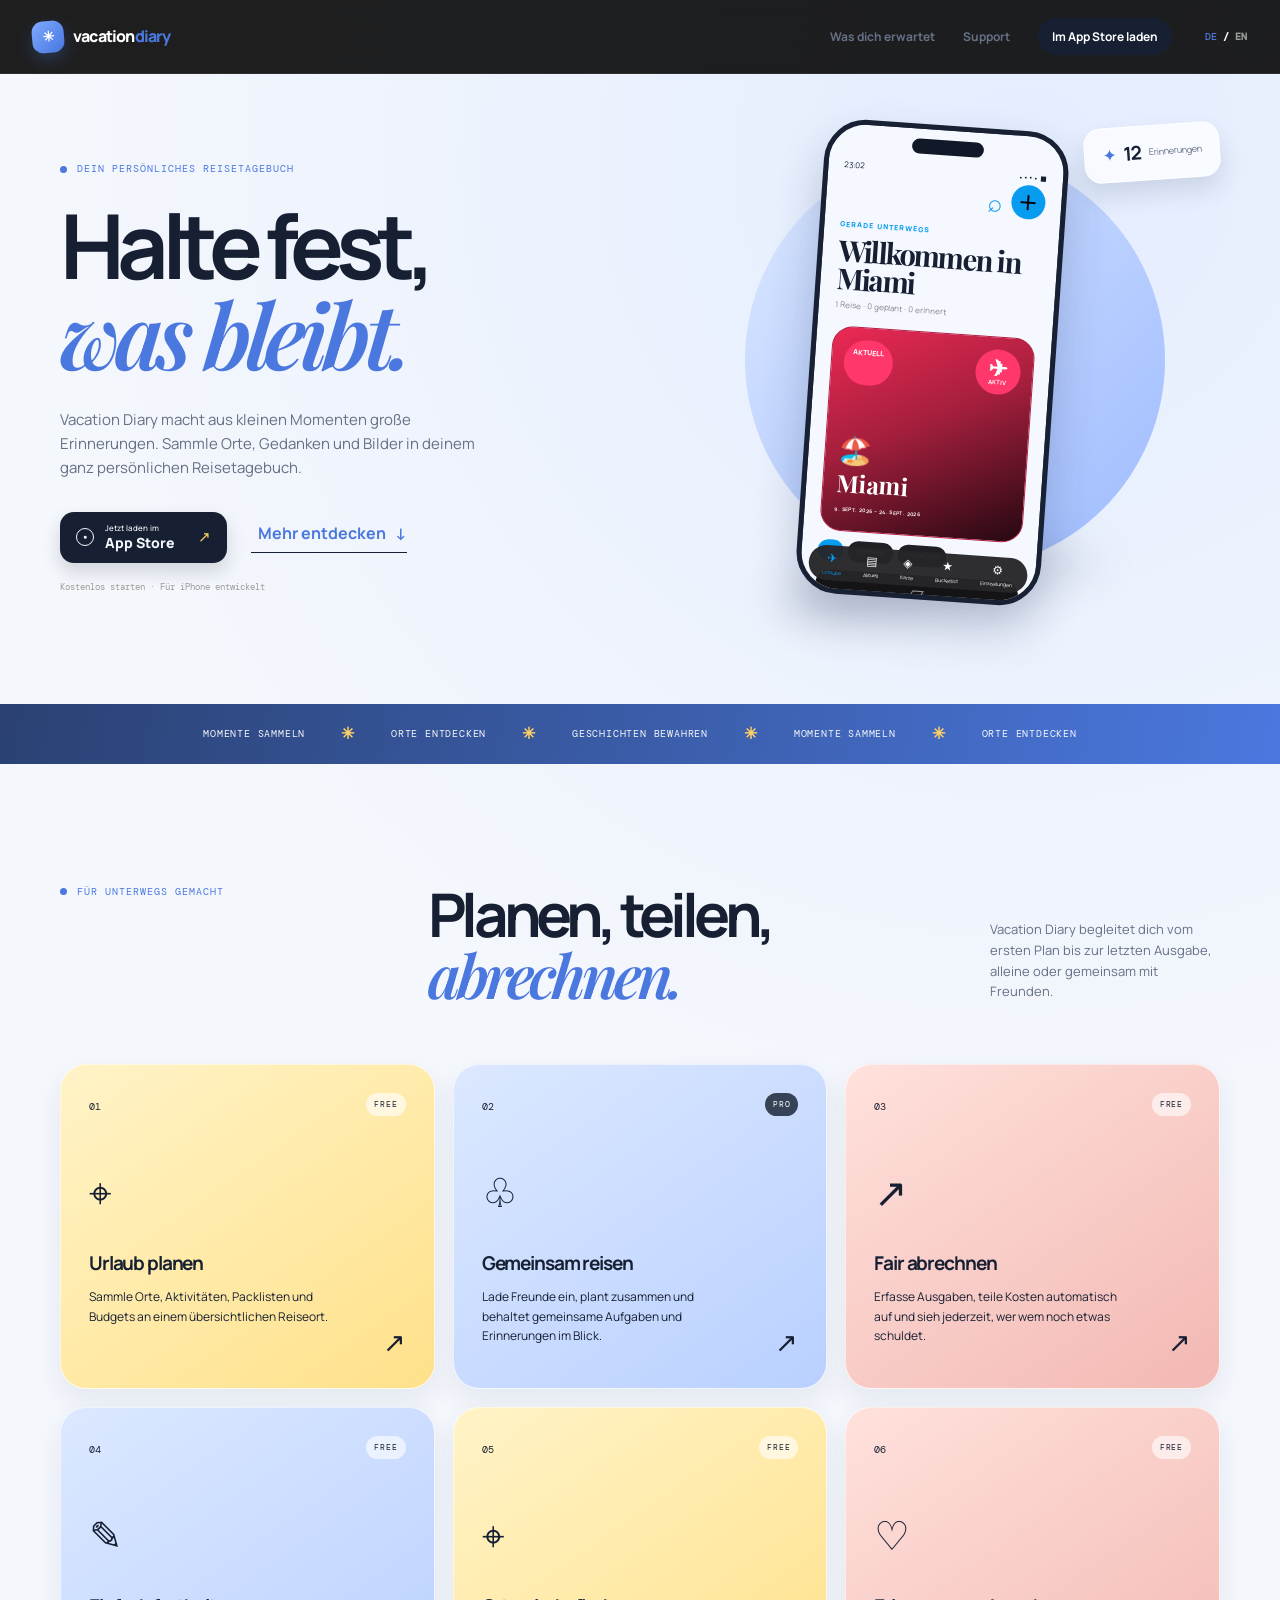
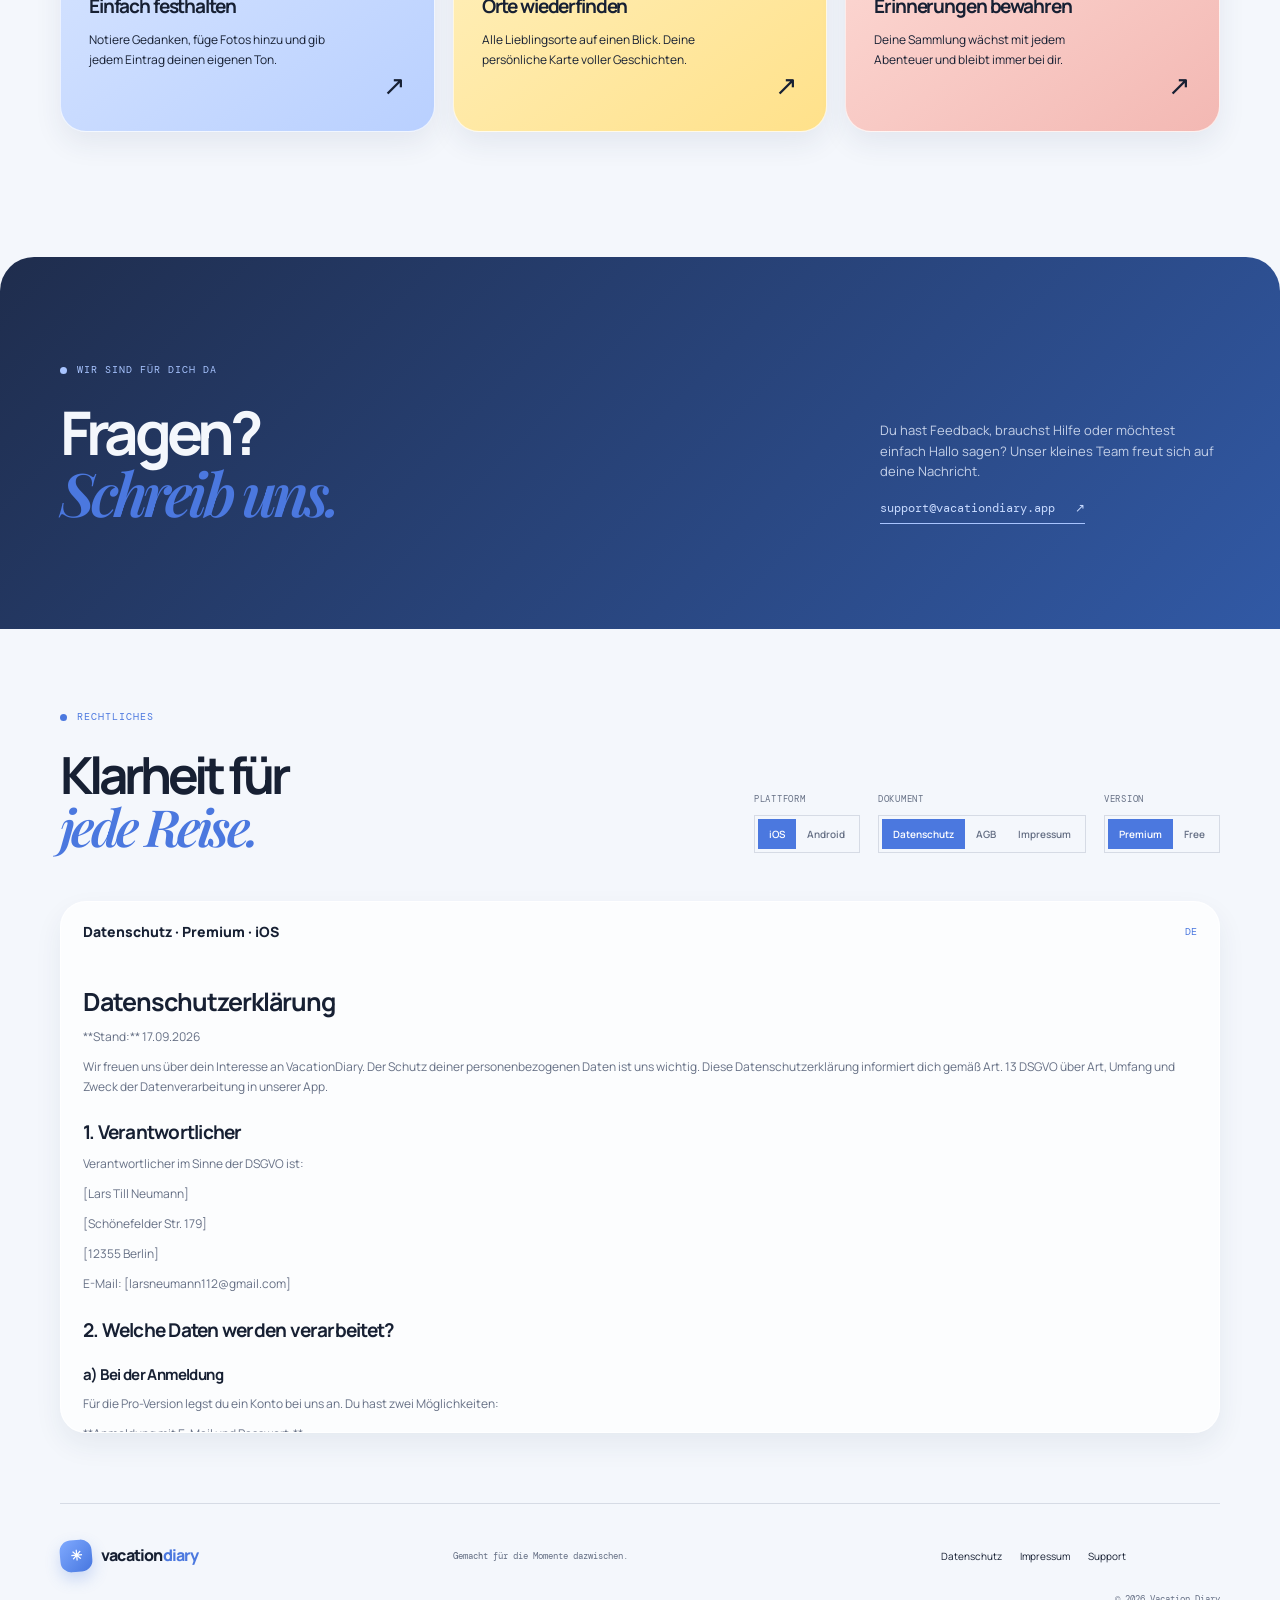
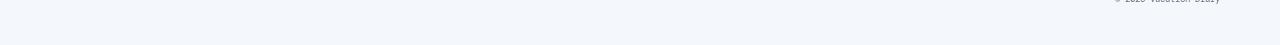
==== commit b89191fb: "add android legal docs" ====
--- a/index.html
+++ b/index.html
@@ -70,7 +70,7 @@
 
     <section class="legal page-width" id="legal">
       <div class="legal-heading"><p class="eyebrow"><span></span> <span data-i18n="legalEyebrow">Rechtliches</span></p><h2 data-i18n="legalTitle">Klarheit für<br><em>jede Reise.</em></h2></div>
-      <div class="legal-controls"><div class="legal-control-group"><span data-i18n="documentLabel">Dokument</span><div class="segmented-control"><button class="legal-type is-active" type="button" data-legal-type="privacy" data-i18n="privacyLabel">Datenschutz</button><button class="legal-type" type="button" data-legal-type="terms" data-i18n="termsLabel">AGB</button><button class="legal-type" type="button" data-legal-type="imprint" data-i18n="imprintLabel">Impressum</button></div></div><div class="legal-control-group plan-control"><span data-i18n="versionLabel">Version</span><div class="segmented-control"><button class="legal-plan is-active" type="button" data-plan="premium" data-i18n="premiumLabel">Premium</button><button class="legal-plan" type="button" data-plan="free" data-i18n="freeLabel">Free</button></div></div></div>
+      <div class="legal-controls"><div class="legal-control-group"><span data-i18n="platformLabel">Plattform</span><div class="segmented-control"><button class="legal-platform is-active" type="button" data-platform="ios">iOS</button><button class="legal-platform" type="button" data-platform="android">Android</button></div></div><div class="legal-control-group"><span data-i18n="documentLabel">Dokument</span><div class="segmented-control"><button class="legal-type is-active" type="button" data-legal-type="privacy" data-i18n="privacyLabel">Datenschutz</button><button class="legal-type" type="button" data-legal-type="terms" data-i18n="termsLabel">AGB</button><button class="legal-type" type="button" data-legal-type="imprint" data-i18n="imprintLabel">Impressum</button></div></div><div class="legal-control-group plan-control"><span data-i18n="versionLabel">Version</span><div class="segmented-control"><button class="legal-plan is-active" type="button" data-plan="premium" data-i18n="premiumLabel">Premium</button><button class="legal-plan" type="button" data-plan="free" data-i18n="freeLabel">Free</button></div></div></div>
       <article class="legal-document" aria-live="polite"><div class="legal-document-top"><span class="document-status" data-i18n="documentStatus">Datenschutzerklärung · Premium</span><span class="document-language">DE</span></div><div class="legal-content" id="legal-content"><p>Lade Dokument …</p></div></article>
     </section>
   </main>
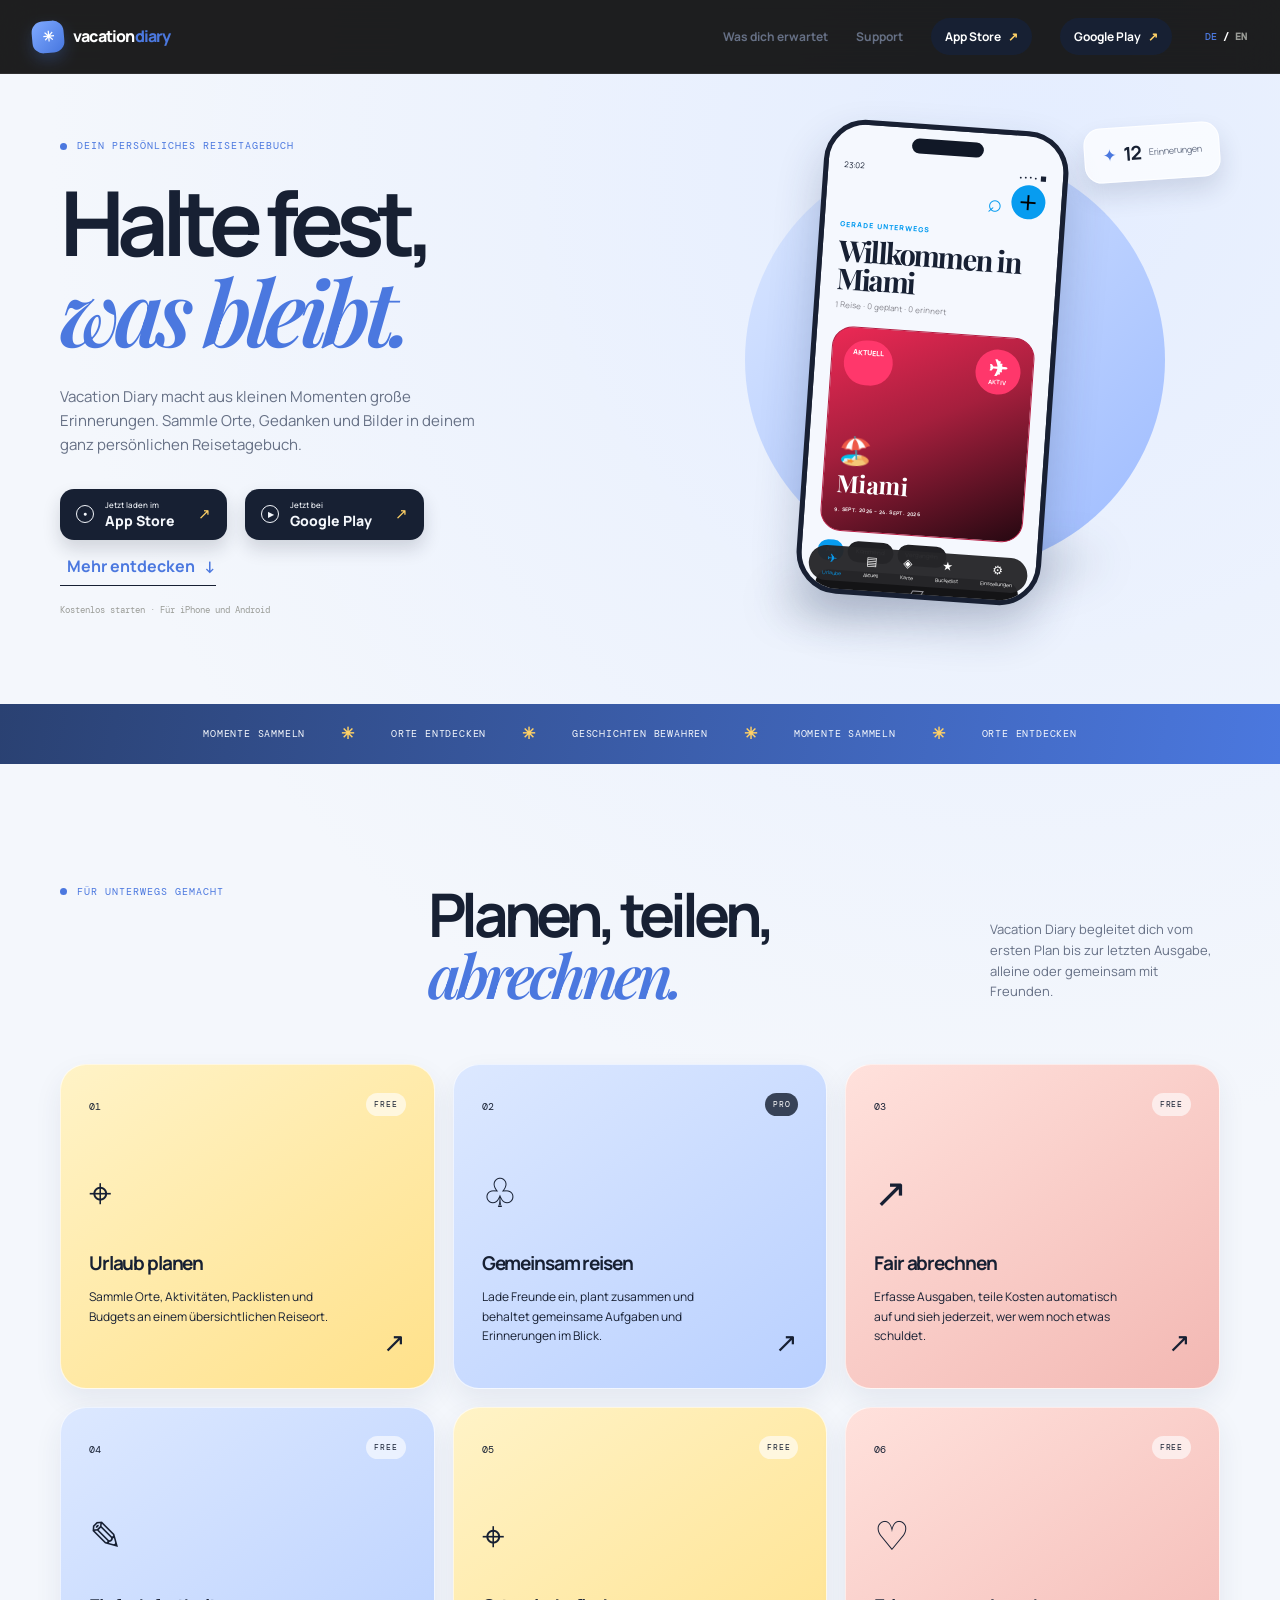
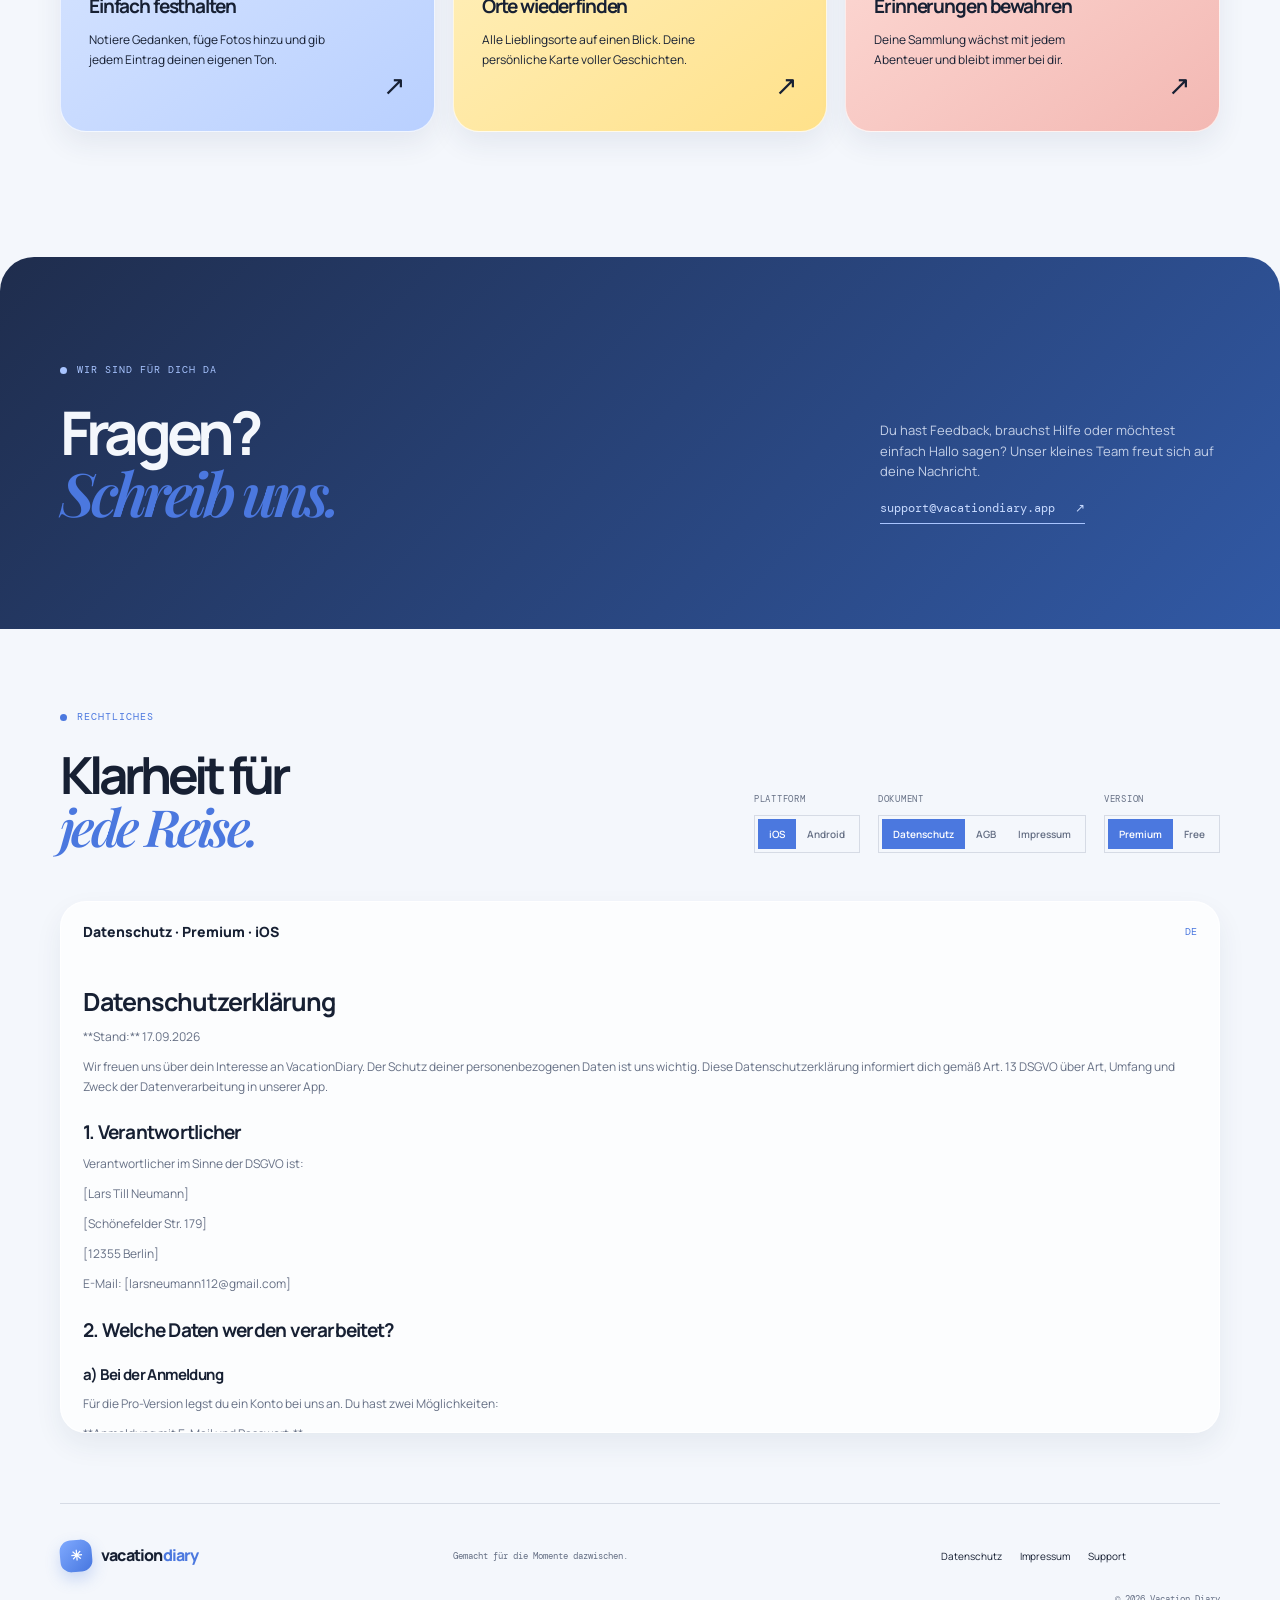
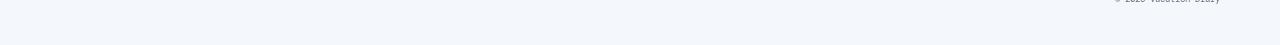
==== commit 36c99851: "add download from playstore" ====
--- a/index.html
+++ b/index.html
@@ -19,7 +19,8 @@
     <nav class="nav-links" aria-label="Hauptnavigation">
       <a href="#features" data-i18n="navFeatures">Was dich erwartet</a>
       <a href="#support" data-i18n="navSupport">Support</a>
-      <a class="nav-download" href="https://apps.apple.com/de/" target="_blank" rel="noopener" data-i18n="navDownload">Im App Store laden <span aria-hidden="true">↗</span></a>
+      <a class="nav-download" href="https://apps.apple.com/de/" target="_blank" rel="noopener" data-i18n="navDownload">App Store <span aria-hidden="true">↗</span></a>
+      <a class="nav-download" href="https://play.google.com/store/apps/details?id=app.VacationDiary" target="_blank" rel="noopener" data-i18n="navDownloadPlay">Google Play <span aria-hidden="true">↗</span></a>
       <div class="language-switch" aria-label="Language / Sprache"><button class="language-button is-active" type="button" data-language="de">DE</button><span>/</span><button class="language-button" type="button" data-language="en">EN</button></div>
     </nav>
     <button class="menu-toggle" type="button" aria-label="Menü öffnen" aria-expanded="false">☰</button>
@@ -31,8 +32,8 @@
         <p class="eyebrow"><span></span> <span data-i18n="heroEyebrow">Dein persönliches Reisetagebuch</span></p>
         <h1 data-i18n="heroTitle">Halte fest,<br><em>was bleibt.</em></h1>
         <p class="hero-text" data-i18n="heroText">Vacation Diary macht aus kleinen Momenten große Erinnerungen. Sammle Orte, Gedanken und Bilder in deinem ganz persönlichen Reisetagebuch.</p>
-        <div class="hero-actions"><a class="app-store-button" href="https://apps.apple.com/de/" target="_blank" rel="noopener"><span class="apple-icon" aria-hidden="true">●</span><span><small data-i18n="downloadSmall">Jetzt laden im</small><span data-i18n="appStore">App Store</span></span><span class="button-arrow" aria-hidden="true">↗</span></a><a class="text-link" href="#features"><span data-i18n="discover">Mehr entdecken</span> <span aria-hidden="true">↓</span></a></div>
-        <p class="micro-copy" data-i18n="microCopy">Kostenlos starten · Für iPhone entwickelt</p>
+        <div class="hero-actions"><a class="app-store-button" href="https://apps.apple.com/de/" target="_blank" rel="noopener"><span class="apple-icon" aria-hidden="true">●</span><span><small data-i18n="downloadSmall">Jetzt laden im</small><span data-i18n="appStore">App Store</span></span><span class="button-arrow" aria-hidden="true">↗</span></a><a class="app-store-button" href="https://play.google.com/store/apps/details?id=app.VacationDiary" target="_blank" rel="noopener"><span class="apple-icon play-icon" aria-hidden="true">▶</span><span><small data-i18n="downloadSmallPlay">Jetzt bei</small><span data-i18n="googlePlay">Google Play</span></span><span class="button-arrow" aria-hidden="true">↗</span></a><a class="text-link" href="#features"><span data-i18n="discover">Mehr entdecken</span> <span aria-hidden="true">↓</span></a></div>
+        <p class="micro-copy" data-i18n="microCopy">Kostenlos starten · Für iPhone und Android</p>
       </div>
       <div class="hero-visual reveal reveal-delay" aria-label="Vorschau der Vacation Diary App">
         <div class="sun-shape"></div><div class="phone-shadow"></div>
--- a/styles.css
+++ b/styles.css
@@ -115,14 +115,15 @@
 h1 { font-size: clamp(56px, 7vw, 92px); letter-spacing: -.085em; line-height: .98; margin-bottom: 28px; }
 h1 em, h2 em { color: #4b78df; font-family: var(--serif); font-weight: 600; letter-spacing: -.07em; }
 .hero-text { color: var(--muted); max-width: 430px; }
-.hero-actions { align-items: center; display: flex; gap: 24px; margin-top: 32px; }
+.hero-actions { align-items: center; display: flex; flex-wrap: wrap; gap: 14px 18px; margin-top: 32px; }
 .app-store-button { align-items: center; background: var(--ink); border-radius: 14px; box-shadow: 0 9px 18px rgba(23,32,51,.16); color: var(--paper); display: flex; gap: 11px; padding: 12px 16px; transition: transform .2s, background .2s; }
 .app-store-button:hover { background: #4b78df; transform: translateY(-3px); }
 .apple-icon { border: 1px solid var(--paper); border-radius: 50%; font-size: 7px; height: 18px; line-height: 15px; text-align: center; width: 18px; }
+.play-icon { font-size: 8px; line-height: 16px; padding-left: 1px; }
 .app-store-button span:nth-child(2) { display: flex; flex-direction: column; font-size: 14px; font-weight: 800; line-height: 1.1; }
 .app-store-button small { font-size: 8px; font-weight: 500; margin-bottom: 3px; }
 .button-arrow { color: var(--yellow); margin-left: 12px; }
-.text-link { border-bottom: 1px solid var(--ink); font-size: 12px; font-weight: 700; padding-bottom: 5px; }
+.text-link { border-bottom: 1px solid var(--ink); font-size: 12px; font-weight: 700; padding-bottom: 5px; white-space: nowrap; }
 .text-link span { color: #4b78df; font-size: 16px; margin-left: 7px; }
 .micro-copy { color: #9a9c97; font-family: var(--mono); font-size: 9px; margin: 17px 0 0; }
 .hero-visual { height: 505px; position: relative; }
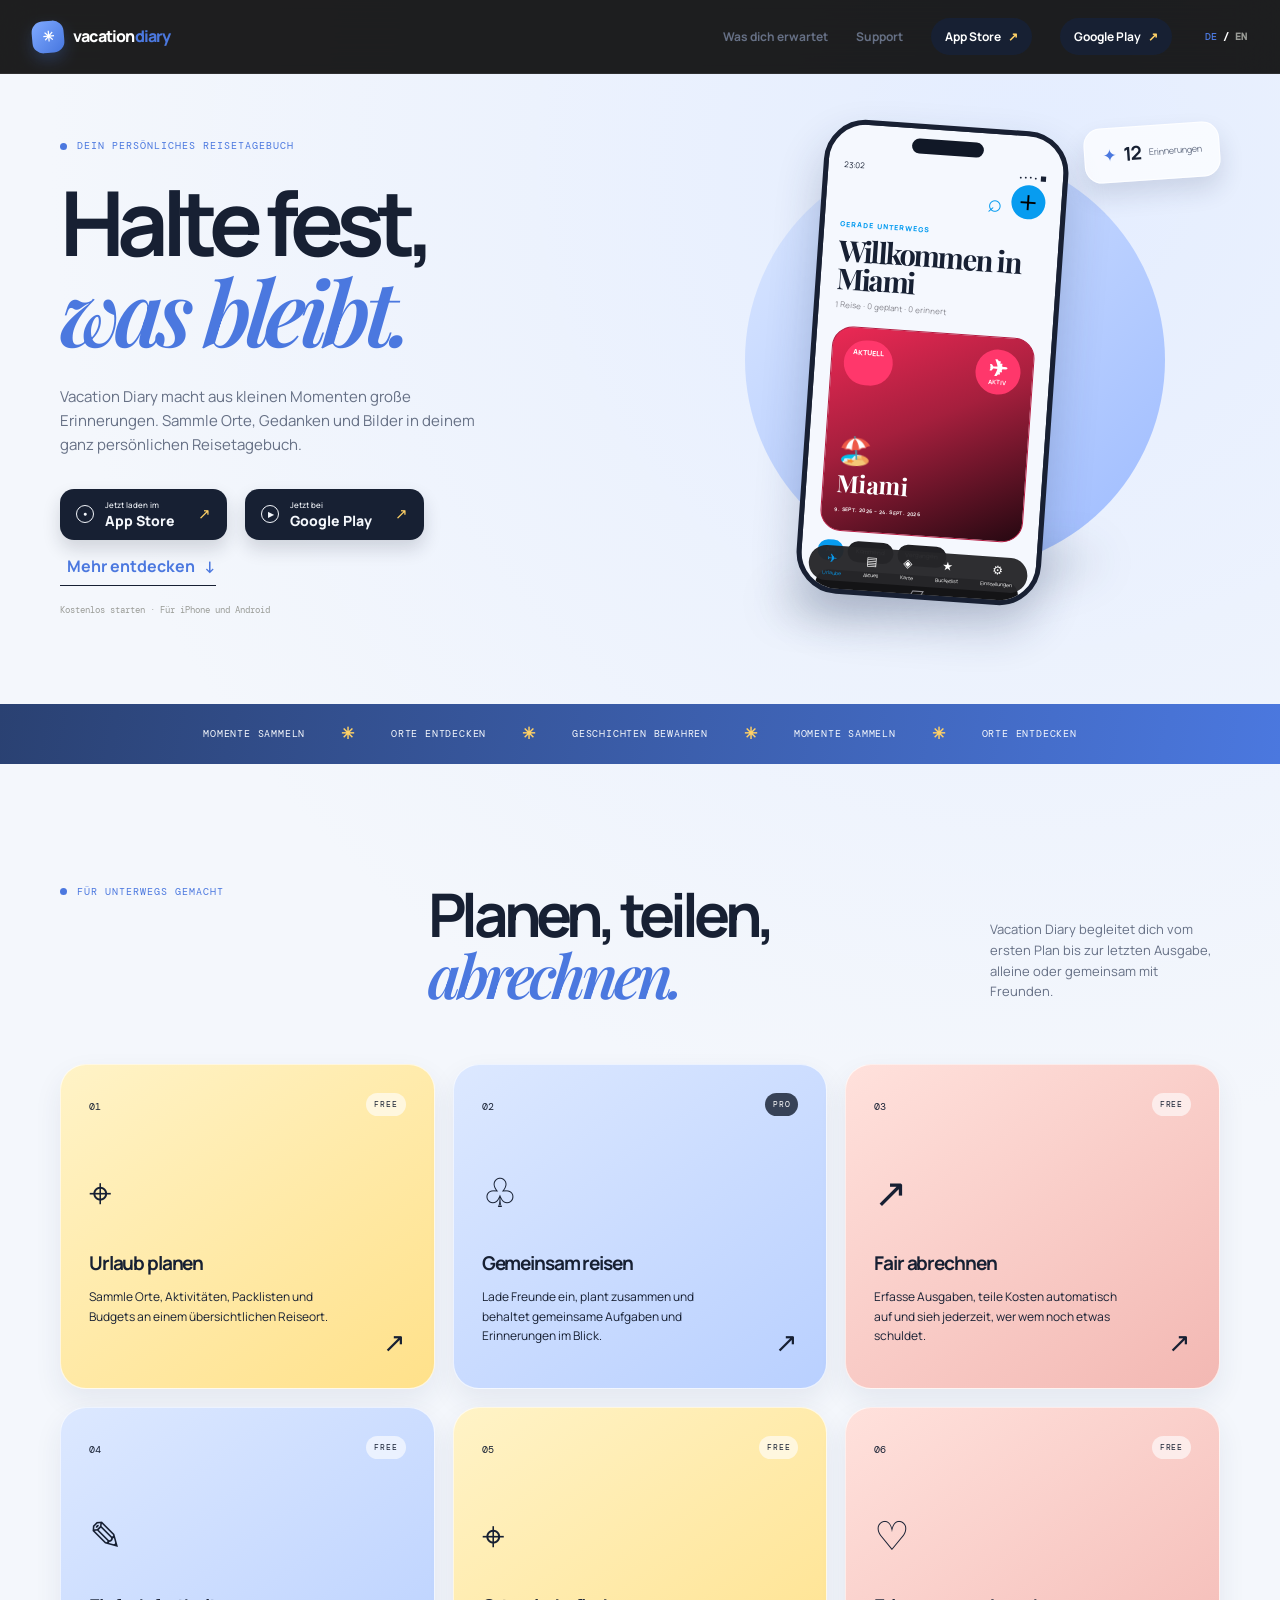
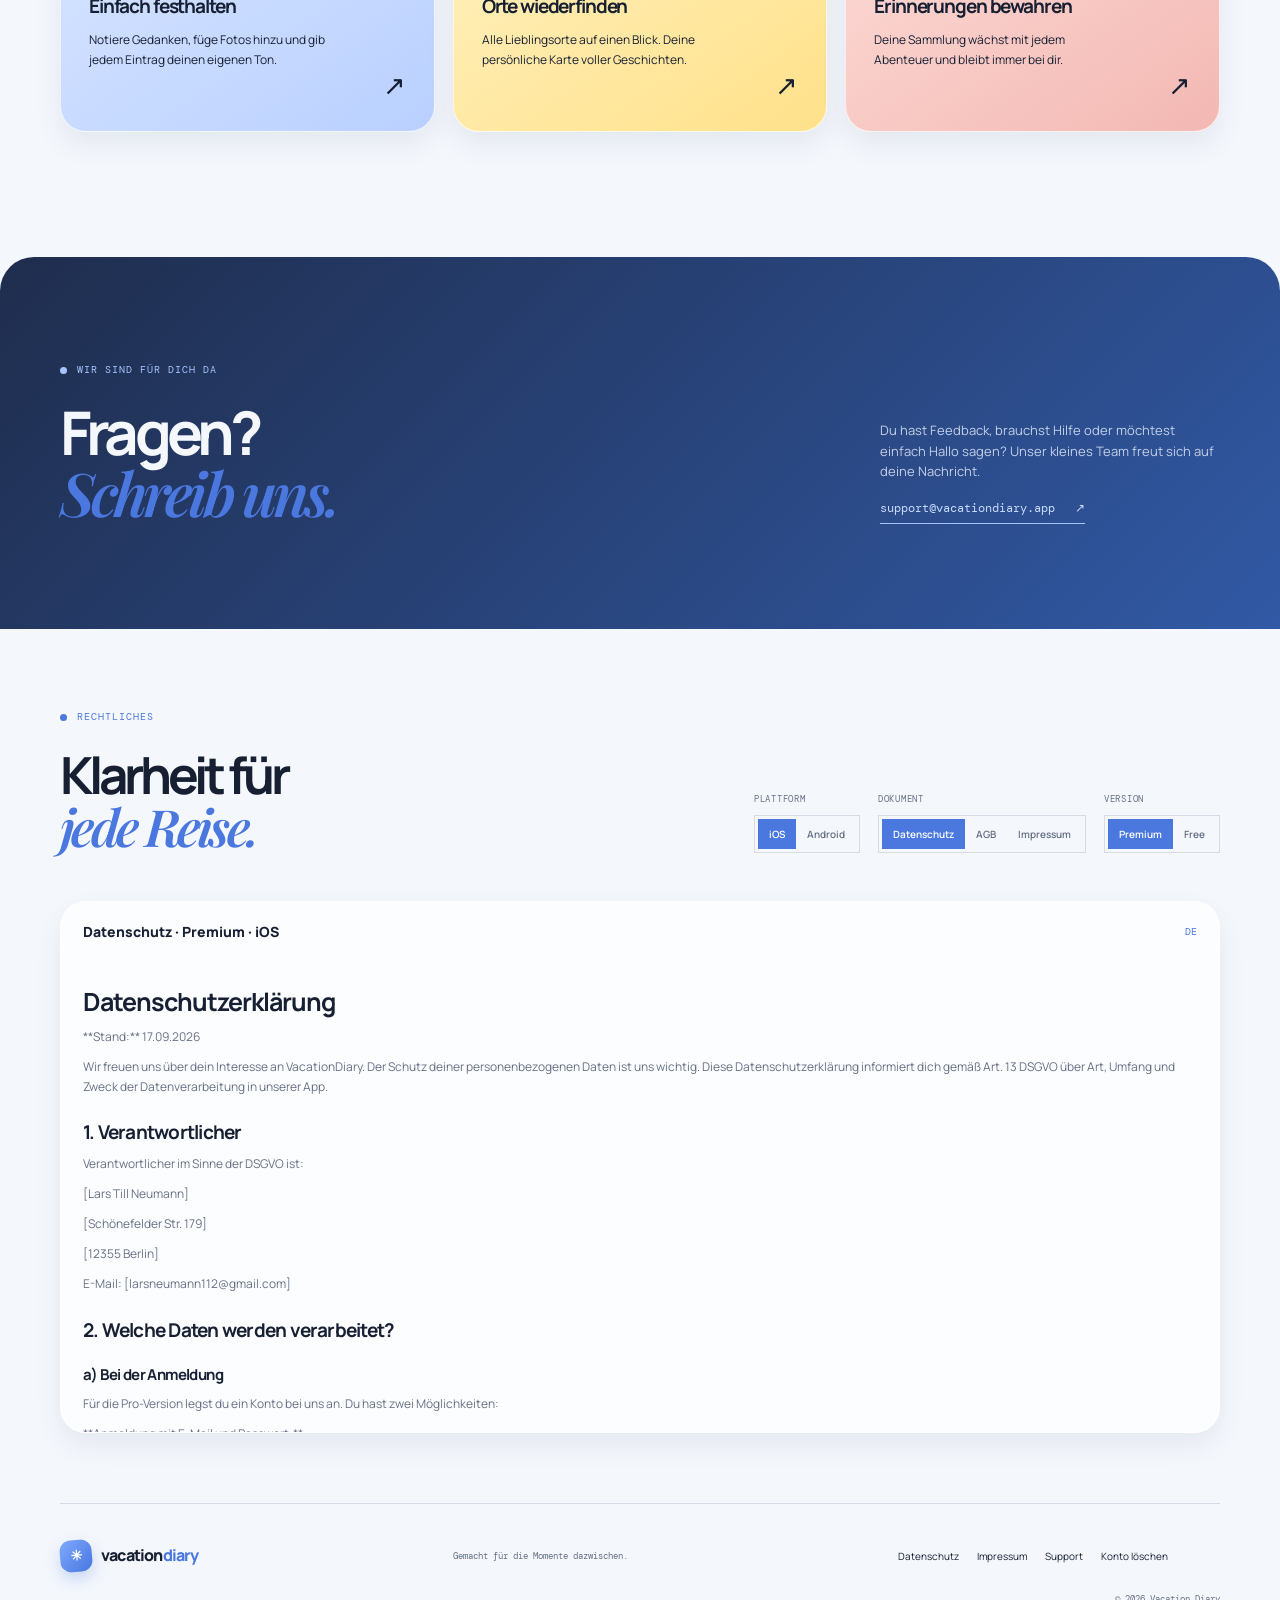
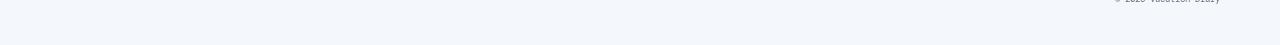
==== commit 73d4e5f5: "add how to delete account page" ====
--- a/index.html
+++ b/index.html
@@ -76,7 +76,7 @@
     </section>
   </main>
 
-  <footer class="site-footer page-width"><a class="brand" href="#top"><span class="brand-mark" aria-hidden="true">✳</span><span>vacation<span>diary</span></span></a><p data-i18n="footerTagline">Gemacht für die Momente dazwischen.</p><div class="footer-links"><a href="#legal" data-i18n="privacyLabel">Datenschutz</a><a href="#legal" data-i18n="imprintLabel">Impressum</a><a href="#support" data-i18n="navSupport">Support</a></div><small>© 2026 Vacation Diary</small></footer>
+  <footer class="site-footer page-width"><a class="brand" href="#top"><span class="brand-mark" aria-hidden="true">✳</span><span>vacation<span>diary</span></span></a><p data-i18n="footerTagline">Gemacht für die Momente dazwischen.</p><div class="footer-links"><a href="#legal" data-i18n="privacyLabel">Datenschutz</a><a href="#legal" data-i18n="imprintLabel">Impressum</a><a href="#support" data-i18n="navSupport">Support</a><a href="delete-account/" data-i18n="deleteAccountLabel">Konto löschen</a></div><small>© 2026 Vacation Diary</small></footer>
   <script src="script.js"></script>
 </body>
 </html>
